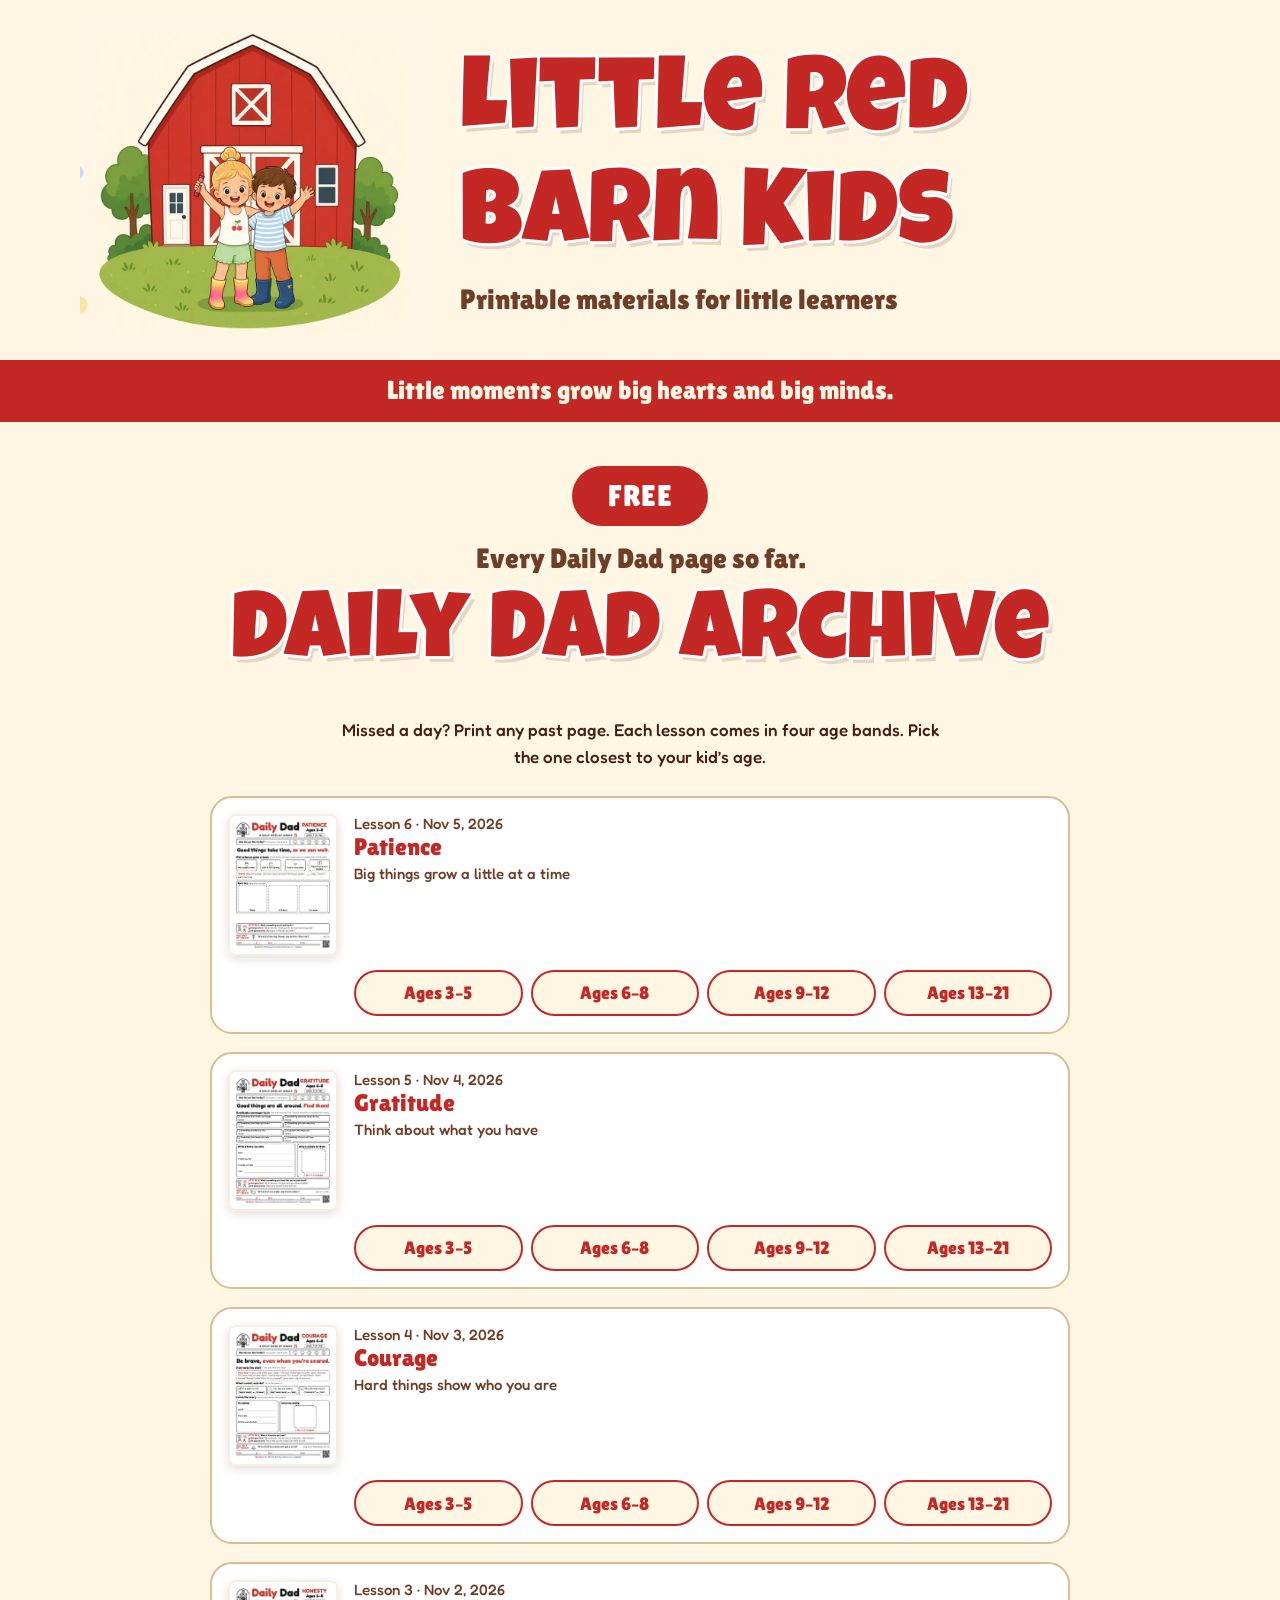
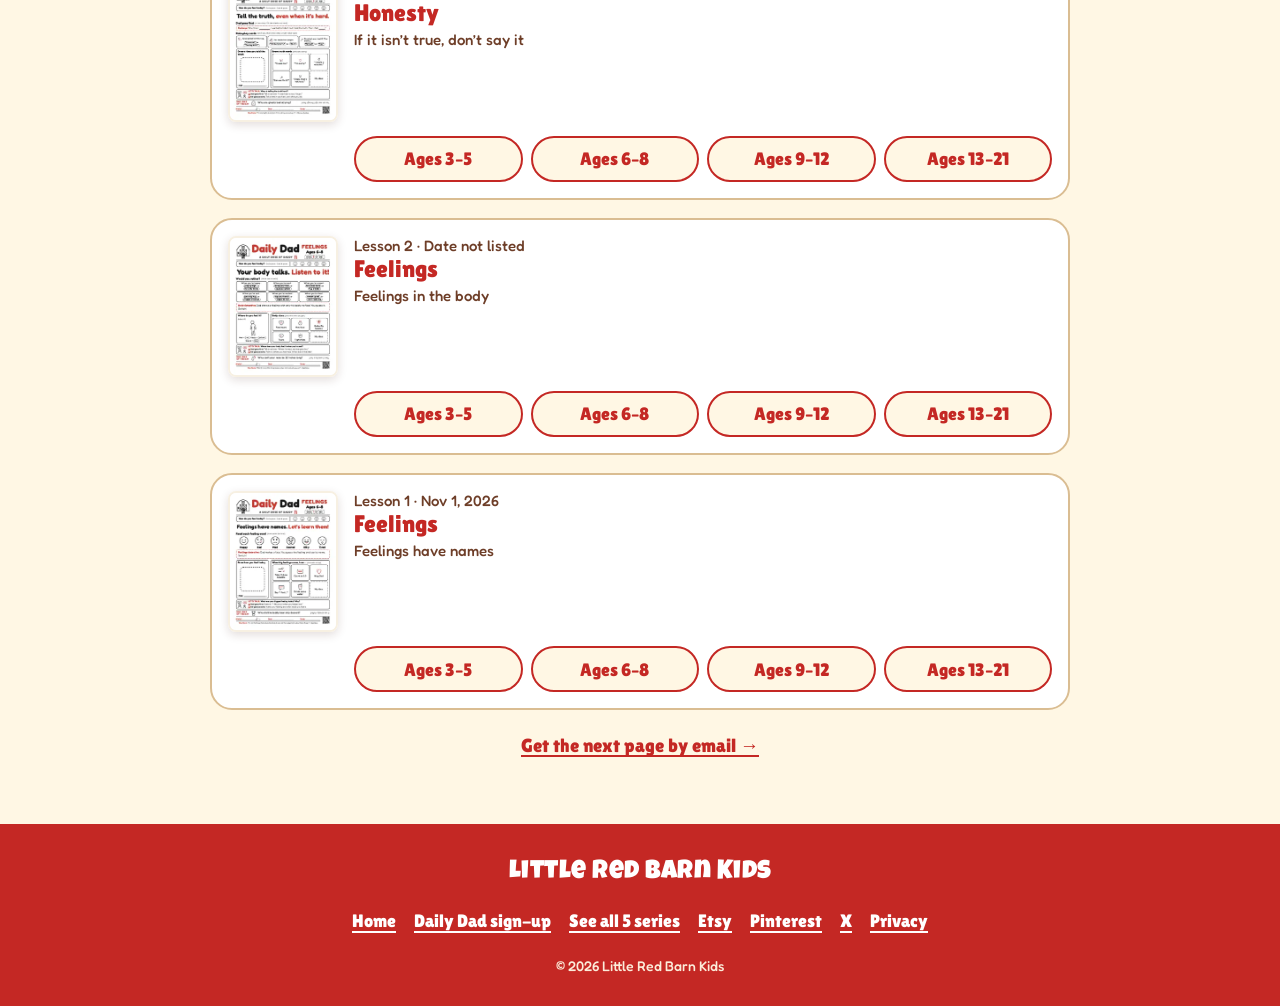
==== dailydad-archive/index.html @ a2110a77 "DRAFT (not pushed): Daily Dad archive page + 24 PDFs; archive links on home and /dailydad; even nav " ====
<!doctype html>
<html lang="en">
<head>
<meta charset="utf-8">
<meta name="viewport" content="width=device-width,initial-scale=1">
<title>Daily Dad Archive | Little Red Barn Kids</title>
<meta name="description" content="Past Daily Dad printable pages from Little Red Barn Kids, by lesson, in four age bands.">
<meta name="theme-color" content="#C42824">
<link rel="icon" type="image/png" href="../assets/img/favicon-48.png">
<link rel="preload" href="../assets/fonts/LuckiestGuy.woff2" as="font" type="font/woff2" crossorigin>
<link rel="stylesheet" href="../assets/style.css">
</head>
<body>
<header class="kp-head">
  <div class="wrap">
    <a class="homelink" href="../"><img class="art" src="../assets/img/hero_barn_kids_art.webp" width="892" height="840" alt="Painted red barn with a smiling girl and boy waving in front of it"></a>
    <div>
      <h1>Little Red Barn Kids</h1>
      <p class="sub">Printable materials for little learners</p>
    </div>
  </div>
  <p class="tagbar">Little moments grow big hearts and big minds.</p>
</header>

<main class="kp-main">
  <div class="wrap">
    <div class="kp-intro">
      <span class="pill big">FREE</span>
      <p class="free-line">Every Daily Dad page so far.</p>
      <h2>Daily Dad Archive</h2>
    </div>
    <p class="arch-note">Missed a day? Print any past page. Each lesson comes in four age bands. Pick the one closest to your kid&rsquo;s age.</p>
    <!-- Future-dated entries: set data-hide-future="true" to hide each entry until its date (US Central). -->
    <ul class="arch" id="arch" data-hide-future="false">
    <li data-date="2026-11-05">
      <img class="th" src="../assets/img/archive/dd_lesson6.webp" width="240" height="311" loading="lazy" alt="Daily Dad Lesson 6 page, Patience">
      <div><p class="meta">Lesson 6 &middot; <time datetime="2026-11-05">Nov 5, 2026</time></p><h3>Patience</h3><p class="meta">Big things grow a little at a time</p></div>
      <div class="dl" role="group" aria-label="Lesson 6 PDFs by age"><a href="../assets/pdf/dailydad/daily-dad-lesson-6-patience-ages-3-5.pdf" download>Ages 3&ndash;5</a><a href="../assets/pdf/dailydad/daily-dad-lesson-6-patience-ages-6-8.pdf" download>Ages 6&ndash;8</a><a href="../assets/pdf/dailydad/daily-dad-lesson-6-patience-ages-9-12.pdf" download>Ages 9&ndash;12</a><a href="../assets/pdf/dailydad/daily-dad-lesson-6-patience-ages-13-21.pdf" download>Ages 13&ndash;21</a></div>
    </li>
    <li data-date="2026-11-04">
      <img class="th" src="../assets/img/archive/dd_lesson5.webp" width="240" height="311" loading="lazy" alt="Daily Dad Lesson 5 page, Gratitude">
      <div><p class="meta">Lesson 5 &middot; <time datetime="2026-11-04">Nov 4, 2026</time></p><h3>Gratitude</h3><p class="meta">Think about what you have</p></div>
      <div class="dl" role="group" aria-label="Lesson 5 PDFs by age"><a href="../assets/pdf/dailydad/daily-dad-lesson-5-gratitude-ages-3-5.pdf" download>Ages 3&ndash;5</a><a href="../assets/pdf/dailydad/daily-dad-lesson-5-gratitude-ages-6-8.pdf" download>Ages 6&ndash;8</a><a href="../assets/pdf/dailydad/daily-dad-lesson-5-gratitude-ages-9-12.pdf" download>Ages 9&ndash;12</a><a href="../assets/pdf/dailydad/daily-dad-lesson-5-gratitude-ages-13-21.pdf" download>Ages 13&ndash;21</a></div>
    </li>
    <li data-date="2026-11-03">
      <img class="th" src="../assets/img/archive/dd_lesson4.webp" width="240" height="311" loading="lazy" alt="Daily Dad Lesson 4 page, Courage">
      <div><p class="meta">Lesson 4 &middot; <time datetime="2026-11-03">Nov 3, 2026</time></p><h3>Courage</h3><p class="meta">Hard things show who you are</p></div>
      <div class="dl" role="group" aria-label="Lesson 4 PDFs by age"><a href="../assets/pdf/dailydad/daily-dad-lesson-4-courage-ages-3-5.pdf" download>Ages 3&ndash;5</a><a href="../assets/pdf/dailydad/daily-dad-lesson-4-courage-ages-6-8.pdf" download>Ages 6&ndash;8</a><a href="../assets/pdf/dailydad/daily-dad-lesson-4-courage-ages-9-12.pdf" download>Ages 9&ndash;12</a><a href="../assets/pdf/dailydad/daily-dad-lesson-4-courage-ages-13-21.pdf" download>Ages 13&ndash;21</a></div>
    </li>
    <li data-date="2026-11-02">
      <img class="th" src="../assets/img/archive/dd_lesson3.webp" width="240" height="311" loading="lazy" alt="Daily Dad Lesson 3 page, Honesty">
      <div><p class="meta">Lesson 3 &middot; <time datetime="2026-11-02">Nov 2, 2026</time></p><h3>Honesty</h3><p class="meta">If it isn’t true, don’t say it</p></div>
      <div class="dl" role="group" aria-label="Lesson 3 PDFs by age"><a href="../assets/pdf/dailydad/daily-dad-lesson-3-honesty-ages-3-5.pdf" download>Ages 3&ndash;5</a><a href="../assets/pdf/dailydad/daily-dad-lesson-3-honesty-ages-6-8.pdf" download>Ages 6&ndash;8</a><a href="../assets/pdf/dailydad/daily-dad-lesson-3-honesty-ages-9-12.pdf" download>Ages 9&ndash;12</a><a href="../assets/pdf/dailydad/daily-dad-lesson-3-honesty-ages-13-21.pdf" download>Ages 13&ndash;21</a></div>
    </li>
    <li data-date="">
      <img class="th" src="../assets/img/archive/dd_lesson2.webp" width="240" height="311" loading="lazy" alt="Daily Dad Lesson 2 page, Feelings">
      <div><p class="meta">Lesson 2 &middot; Date not listed</p><h3>Feelings</h3><p class="meta">Feelings in the body</p></div>
      <div class="dl" role="group" aria-label="Lesson 2 PDFs by age"><a href="../assets/pdf/dailydad/daily-dad-lesson-2-feelings-ages-3-5.pdf" download>Ages 3&ndash;5</a><a href="../assets/pdf/dailydad/daily-dad-lesson-2-feelings-ages-6-8.pdf" download>Ages 6&ndash;8</a><a href="../assets/pdf/dailydad/daily-dad-lesson-2-feelings-ages-9-12.pdf" download>Ages 9&ndash;12</a><a href="../assets/pdf/dailydad/daily-dad-lesson-2-feelings-ages-13-21.pdf" download>Ages 13&ndash;21</a></div>
    </li>
    <li data-date="2026-11-01">
      <img class="th" src="../assets/img/archive/dd_lesson1.webp" width="240" height="311" loading="lazy" alt="Daily Dad Lesson 1 page, Feelings">
      <div><p class="meta">Lesson 1 &middot; <time datetime="2026-11-01">Nov 1, 2026</time></p><h3>Feelings</h3><p class="meta">Feelings have names</p></div>
      <div class="dl" role="group" aria-label="Lesson 1 PDFs by age"><a href="../assets/pdf/dailydad/daily-dad-lesson-1-feelings-ages-3-5.pdf" download>Ages 3&ndash;5</a><a href="../assets/pdf/dailydad/daily-dad-lesson-1-feelings-ages-6-8.pdf" download>Ages 6&ndash;8</a><a href="../assets/pdf/dailydad/daily-dad-lesson-1-feelings-ages-9-12.pdf" download>Ages 9&ndash;12</a><a href="../assets/pdf/dailydad/daily-dad-lesson-1-feelings-ages-13-21.pdf" download>Ages 13&ndash;21</a></div>
    </li>
    </ul>
    <p class="arch-link"><a href="../dailydad/">Get the next page by email &rarr;</a></p>
  </div>
</main>

<footer class="kp-foot">
  <div class="wrap fgrid">
    <div class="fbrand">Little Red Barn Kids</div>
    <ul class="flinks">
      <li><a href="../">Home</a></li>
      <li><a href="../dailydad/">Daily Dad sign-up</a></li>
      <li><a href="../togethertime/">See all 5 series</a></li>
      <li><a href="https://www.etsy.com/shop/LittleRedBarnKids">Etsy</a></li>
      <li><a href="https://www.pinterest.com/littleredbarnkids/">Pinterest</a></li>
      <li><a href="https://x.com/LilRedBarnKids">X</a></li>
      <li><a href="../privacy.html">Privacy</a></li>
    </ul>
    <p class="fine">&copy; 2026 Little Red Barn Kids</p>
  </div>
</footer>
<script>
(function(){var u=document.getElementById('arch');if(u.dataset.hideFuture!=='true')return;
var t=new Date().toLocaleDateString('en-CA',{timeZone:'America/Chicago'});
u.querySelectorAll('li[data-date]').forEach(function(li){if(li.dataset.date&&li.dataset.date>t)li.hidden=true;});})();
</script>
</body>
</html>
---- assets/style.css ----
/* Little Red Barn Kids, site v1 (staging). Brand: /workspace/branding-unify/brand_guidelines.md */
@font-face{font-family:"Luckiest Guy";src:url(fonts/LuckiestGuy.woff2) format("woff2");font-display:swap}
@font-face{font-family:"Lilita One";src:url(fonts/LilitaOne.woff2) format("woff2");font-display:swap}
@font-face{font-family:"Fredoka";src:url(fonts/Fredoka.woff2) format("woff2");font-weight:300 700;font-display:swap}
:root{--red:#C42824;--cream:#FFF7E4;--dark:#461E14;--brown:#6E3E28;--paper:#F7F0E2;--hay:#DABD92;--meadow:#8BA53F;--max:1160px}
*{box-sizing:border-box}
html{scroll-behavior:smooth;scroll-padding-top:64px}
body{margin:0;background:var(--cream);color:var(--dark);font:500 17px/1.6 "Fredoka",system-ui,sans-serif}
img,video{max-width:100%;height:auto;display:block}
a{color:var(--red)}
.wrap{max-width:var(--max);margin:0 auto;padding:0 20px}
h1,h2{font-family:"Luckiest Guy",cursive;font-weight:400;color:var(--red);line-height:1.08;letter-spacing:.5px;margin:0 0 .3em;text-wrap:balance;
  -webkit-text-stroke:0;text-shadow:2px 2px 0 #fff,-2px 2px 0 #fff,2px -2px 0 #fff,-2px -2px 0 #fff,0 3px 0 #fff,3px 0 0 #fff,0 -3px 0 #fff,-3px 0 0 #fff,4px 6px 0 rgba(110,62,40,.18)}
h1{font-size:clamp(40px,10vw,76px)}
h2{font-size:clamp(32px,7.5vw,52px)}
h3{font-family:"Lilita One",sans-serif;font-weight:400;color:var(--red);font-size:28px;margin:.2em 0 .2em;line-height:1.15}
.sub{font-family:"Lilita One",sans-serif;color:var(--brown);font-size:clamp(21px,4.6vw,28px);line-height:1.25;margin:0 0 .6em}
.lead{text-wrap:pretty;font-size:18px;max-width:62ch}
.small{font-size:15px;color:var(--brown)}
.ai{font-size:14px;color:var(--brown);font-style:italic;margin:.6em 0 0}
.pill{display:inline-block;font-family:"Lilita One",sans-serif;background:var(--red);color:#fff;border-radius:999px;padding:.3em 1em;font-size:18px;letter-spacing:.5px}
.pill.big{font-size:26px;padding:.25em 1.1em}
.btn{display:flex;align-items:center;justify-content:center;min-height:52px;width:100%;padding:.6em 1.4em;border-radius:999px;background:var(--red);color:#fff;
  font:400 20px/1.2 "Lilita One",sans-serif;text-decoration:none;text-align:center;box-shadow:0 4px 0 #8f1c19;transition:transform .1s}
.btn:hover{transform:translateY(-1px)}
.btn:active{transform:translateY(2px);box-shadow:0 2px 0 #8f1c19}
.btn:focus-visible,a:focus-visible{outline:3px solid var(--dark);outline-offset:3px}
@media(min-width:760px){.btn{width:auto;display:inline-flex}}

/* nav */
.nav{position:sticky;top:0;z-index:10;background:var(--red);box-shadow:0 2px 8px rgba(70,30,20,.2)}
.nav .wrap{display:flex;align-items:center;gap:6px;height:52px}
@media(max-width:419px){.nav .wrap{padding:0 10px}}
.nav .home{flex:0 0 auto;display:flex}
.nav .home img{height:36px;width:auto;filter:invert(1);mix-blend-mode:screen}
.nav ul{display:flex;flex-wrap:nowrap;flex:1 1 auto;justify-content:space-between;min-width:0;gap:0;margin:0;padding:0;list-style:none}
.nav li a{display:block;white-space:nowrap;color:#fff;text-decoration:none;font:600 14px/1.2 "Fredoka",sans-serif;letter-spacing:.2px;padding:8px 7px;border-radius:999px}
.nav li a:hover{background:rgba(255,255,255,.16)}
@media(min-width:420px){.nav li a{font-size:15px;padding:8px 8px}}
.nav .lg{display:none}
@media(min-width:760px){.nav .wrap{gap:10px;height:56px}.nav .home img{height:40px}.nav .lg{display:inline}.nav li a{font-size:17px;padding:8px 12px}}

/* hero */
.hero{padding:0 0 8px}
.hero-art{width:100%;max-width:520px;margin:0 auto;aspect-ratio:892/840;object-fit:cover}
.hero-text{text-align:center}
.brand{display:flex;flex-direction:column;align-items:center;gap:8px}
.promise{font-size:18px;max-width:46ch;margin:0 auto 1.2em}
.tagbar{text-wrap:balance;background:var(--red);color:var(--cream);font:400 clamp(19px,4.4vw,26px)/1.3 "Lilita One",sans-serif;text-align:center;padding:14px 20px;margin:18px 0 0}
@media(min-width:900px){
  .hero .wrap{display:grid;grid-template-columns:44% 1fr;align-items:center;gap:36px;padding-top:24px}
  .hero-art{max-width:none}
  .hero-text{text-align:left}
  .brand{flex-direction:row;gap:18px}
  .promise{margin-left:0}
}

/* sections */
section{padding:56px 0}
section.alt{background:var(--paper);border-top:2px solid var(--hay);border-bottom:2px solid var(--hay)}
.center{text-align:center}
.photo{border-radius:22px;overflow:hidden;border:4px solid #fff;box-shadow:0 6px 18px rgba(70,30,20,.15)}
.photo img{width:100%;height:100%;object-fit:cover}
.card{background:#fff;border:2px solid var(--hay);border-radius:22px;padding:22px}
.free-top{display:grid;gap:22px;margin-top:22px}
.dd .tline{font-family:"Lilita One",sans-serif;color:var(--brown);font-size:21px;margin:0 0 .5em}
.dd .btn{margin-top:8px}
@media(min-width:900px){.free-top{grid-template-columns:55% 1fr;align-items:stretch}.free-top .photo{min-height:100%}}
.series{list-style:none;margin:26px 0 0;padding:0;border-top:2px solid var(--hay)}
.series li{display:flex;flex-wrap:wrap;align-items:center;justify-content:space-between;gap:6px 16px;padding:14px 4px;border-bottom:2px solid var(--hay)}
.series .nm{font:400 22px "Lilita One",sans-serif;color:var(--dark)}
.series .ln{flex:1 1 260px;color:var(--brown)}
.series a{font:400 18px "Lilita One",sans-serif;color:var(--red);text-decoration:none;white-space:nowrap;padding:10px 0;min-height:44px;display:inline-flex;align-items:center}
.series a:hover{text-decoration:underline}
.closing{margin-top:26px;text-align:center}
.closing .small{margin-top:12px}

/* books */
.books{display:flex;gap:16px;overflow-x:auto;scroll-snap-type:x mandatory;padding:6px 2px 14px;margin:22px -20px 0;padding-left:20px;padding-right:20px}
.books a{flex:0 0 78%;scroll-snap-align:center;background:#fff;border:2px solid var(--hay);border-radius:20px;overflow:hidden;text-decoration:none;color:var(--dark)}
.books img{aspect-ratio:1;width:100%;object-fit:cover}
.books span{display:block;padding:10px 14px;font:400 19px "Lilita One",sans-serif;color:var(--red)}
@media(min-width:760px){.books{display:grid;grid-template-columns:repeat(3,1fr);overflow:visible;margin:22px 0 0;padding:6px 0 14px}}
.count{font:400 22px "Lilita One",sans-serif;color:var(--brown);margin:.3em 0}

/* curriculum */
.cur{display:grid;gap:26px;margin-top:10px}
.vid{max-width:360px;width:100%;margin:0 auto;border-radius:22px;overflow:hidden;border:4px solid #fff;box-shadow:0 6px 18px rgba(70,30,20,.18);background:var(--dark)}
.vid video{width:100%;aspect-ratio:9/16;height:auto}
.ticks{list-style:none;padding:0;margin:14px 0 20px}
.ticks li{position:relative;padding-left:34px;margin:0 0 12px}
.ticks li::before{content:"";position:absolute;left:0;top:.3em;width:20px;height:20px;border-radius:6px;background:var(--red);
  box-shadow:inset 0 0 0 4px var(--red),inset 0 0 0 7px #fff}
@media(min-width:900px){.cur{grid-template-columns:380px 1fr;align-items:center;gap:56px}.vid{margin:0}}

/* about */
.about{max-width:640px;margin:0 auto}
.about .photo{margin:20px 0 4px;aspect-ratio:16/10}
.about .photo img{object-position:50% 60%}

/* footer */
footer{background:var(--red);color:var(--cream);padding:36px 0 28px}
footer a{color:#fff}
.fgrid{display:grid;gap:18px}
.fbrand{display:flex;align-items:center;gap:12px;font:400 26px "Luckiest Guy",cursive;color:#fff;letter-spacing:.5px}
.fbrand img{height:50px;width:auto;filter:invert(1);mix-blend-mode:screen}
.flinks{list-style:none;padding:0;margin:0;display:flex;flex-wrap:wrap;gap:6px 18px}
.flinks a{font:400 18px "Lilita One",sans-serif;text-decoration:none;display:inline-block;padding:6px 0}
.flinks a:hover{text-decoration:underline}
.fine{font-size:14px;margin:0;opacity:.95}
@media(min-width:900px){.fgrid{grid-template-columns:auto 1fr;align-items:center}.flinks{justify-content:flex-end}.fine{grid-column:1/-1}}

/* privacy page */
.doc{max-width:720px;margin:0 auto;padding:40px 20px 60px}
.doc h2{font-size:clamp(28px,6vw,40px);margin-top:.8em}

/* Logo note: lrbk_logo_bw_v3.svg is used as-is (black art on white). Red-on-cream and white-on-red looks come only from CSS blending. */

/* ===== Kit sign-up pages (shared template v3) ===== */

.kp-head{background:var(--cream)}
.kp-head .wrap{display:flex;flex-direction:column;align-items:center;text-align:center;gap:6px;padding-top:18px}
.kp-head .art{width:min(78%,330px);aspect-ratio:892/840;object-fit:cover}
.kp-head h1{font-size:clamp(46px,12vw,104px);margin:.05em 0 .05em}
.kp-head .sub{margin:0}
@media(min-width:900px){.kp-head .wrap{flex-direction:row;justify-content:center;text-align:left;gap:40px;padding-top:22px}.kp-head .art{width:340px}}
.kp-main{padding:44px 0 56px}
.kp-intro{text-align:center;margin:0 auto 26px}
.kp-intro .pill.big{font-size:30px;padding:.2em 1.2em}
.kp-intro .free-line{font:400 clamp(21px,4.8vw,28px)/1.25 "Lilita One",sans-serif;color:var(--brown);margin:.55em 0 .35em}
.kp-intro h2{font-size:clamp(52px,13vw,96px);margin:0}
.kp-grid{display:grid;gap:24px}
@media(min-width:900px){.kp-grid{grid-template-columns:1.25fr 1fr;align-items:stretch;gap:32px}.kp-grid .photo{min-height:100%}}
.kp-grid .photo{aspect-ratio:3/2}
@media(min-width:900px){.kp-grid .photo{aspect-ratio:auto}}
.form{background:#fff;border:2px solid var(--hay);border-radius:22px;padding:24px}
.form label,.form .lab{display:block;font:400 19px "Lilita One",sans-serif;color:var(--dark);margin:0 0 6px}
.form .row{margin:0 0 16px}
.form input,.form select{width:100%;min-height:50px;border:2px solid var(--hay);border-radius:14px;background:var(--cream);font:500 17px "Fredoka",sans-serif;color:var(--dark);padding:10px 14px}
.form select{appearance:none;background-image:linear-gradient(45deg,transparent 50%,var(--red) 50%),linear-gradient(135deg,var(--red) 50%,transparent 50%);background-position:calc(100% - 20px) 50%,calc(100% - 14px) 50%;background-size:6px 6px;background-repeat:no-repeat}
.kids{display:grid;grid-template-columns:repeat(5,1fr);gap:8px}
.kids span{display:flex;align-items:center;justify-content:center;min-height:48px;border:2px solid var(--red);border-radius:999px;font:400 22px "Lilita One",sans-serif;color:var(--red);background:#fff}
.kids span.on{background:var(--red);color:#fff}
.ages{display:grid;grid-template-columns:1fr 1fr;gap:10px}
.ages .k{font:500 15px "Fredoka",sans-serif;color:var(--brown);margin:0 0 4px}
.form .btn{width:100%;display:flex;margin-top:6px;font-size:22px;min-height:58px}
.form .small{text-align:center;margin:12px 0 0}
.kp-sample{text-align:center;margin-top:46px}
.kp-sample h3{font-size:32px;margin-bottom:.5em}
.kp-sample .sheet{max-width:560px;margin:0 auto;background:#fff;border:4px solid #fff;border-radius:12px;box-shadow:0 8px 22px rgba(70,30,20,.18)}
.kp-sample .sheet img{border-radius:8px}
footer .flinks{justify-content:center}
.kp-foot .wrap{text-align:center}
.kp-foot .fbrand{justify-content:center}

.kp-head a.homelink{display:contents;text-decoration:none}
.form input[type=email]{background:var(--cream)}
.kids button{display:flex;align-items:center;justify-content:center;min-height:48px;border:2px solid var(--red);border-radius:999px;font:400 22px "Lilita One",sans-serif;color:var(--red);background:#fff;cursor:pointer;padding:0}
.kids button[aria-pressed=true]{background:var(--red);color:#fff}
.ages[hidden],.ages>div[hidden]{display:none}
.series-ck{display:grid;gap:8px}
.series-ck label{display:flex;align-items:center;gap:10px;font:500 17px "Fredoka",sans-serif;color:var(--dark);margin:0;border:2px solid var(--hay);border-radius:14px;padding:10px 14px;background:var(--cream);cursor:pointer}
.series-ck input{width:22px;height:22px;min-height:0;accent-color:var(--red);margin:0}
.form .err{color:var(--red);font:500 15px "Fredoka",sans-serif;margin:6px 0 0}
.form .err:empty{display:none}
@media(min-width:600px){.series-ck{grid-template-columns:1fr 1fr}}
.form button.btn{border:0;cursor:pointer}

/* small stencil logo at the end of the page (original colors) */
.end-logo{display:flex;justify-content:center;padding:28px 0 24px}
.end-logo img{height:80px;width:auto;mix-blend-mode:multiply}

/* Daily Dad archive */
.arch-note{max-width:62ch;margin:0 auto 26px;text-align:center}
.arch{list-style:none;margin:0 auto;padding:0;display:grid;gap:18px;max-width:860px}
.arch li{display:grid;grid-template-columns:88px 1fr;gap:14px 16px;align-items:start;background:#fff;border:2px solid var(--hay);border-radius:22px;padding:16px}
.arch li[hidden]{display:none}
.arch .th{width:88px;border-radius:8px;border:2px solid var(--paper);box-shadow:0 3px 10px rgba(70,30,20,.15)}
.arch .meta{font:500 15px "Fredoka",sans-serif;color:var(--brown);margin:0}
.arch h3{margin:0 0 .15em;font-size:24px}
.arch .dl{grid-column:1/-1;display:grid;grid-template-columns:repeat(2,1fr);gap:8px}
.arch .dl a{display:flex;align-items:center;justify-content:center;min-height:46px;border:2px solid var(--red);border-radius:999px;font:400 18px "Lilita One",sans-serif;color:var(--red);text-decoration:none;background:var(--cream)}
.arch .dl a:hover{background:var(--red);color:#fff}
@media(min-width:600px){.arch li{grid-template-columns:110px 1fr}.arch .th{width:110px}.arch .dl{grid-column:2;grid-template-columns:repeat(4,1fr)}}
.arch-link{text-align:center;margin:14px 0 0}
.arch-link a{font:400 19px "Lilita One",sans-serif;color:var(--red);display:inline-block;padding:10px 0;min-height:44px}

/* Daily Dad sign-up: description bullets + bigger submit text */
.dd-points{max-width:560px;margin:0 auto 26px}
.form .btn.btn-send{white-space:nowrap;font-size:clamp(23px,6.6vw,28px);letter-spacing:.2px;padding:.5em .4em}

/* footer: everything centered */
footer .fgrid{text-align:center;justify-items:center}
footer .fbrand{justify-content:center}

/* links: obviously clickable */
a{text-decoration:underline;text-decoration-color:currentColor;text-decoration-thickness:1.5px;text-underline-offset:3px;transition:color .15s,text-decoration-thickness .15s}
a:hover{color:#8f1c19;text-decoration-thickness:3px}
a:focus-visible{outline:3px solid var(--dark);outline-offset:3px;border-radius:4px}
footer a,footer .flinks a{color:#fff;text-decoration:underline;text-decoration-thickness:1.5px;text-underline-offset:4px}
footer a:hover,footer .flinks a:hover{color:var(--cream);text-decoration:underline;text-decoration-thickness:3px}
footer a:focus-visible{outline-color:#fff}
.series a{text-decoration:underline;text-underline-offset:4px}
/* nav: underline bar on hover/focus, no size change */
.nav li a{text-decoration:none;box-shadow:inset 0 -3px 0 transparent;transition:box-shadow .15s,background .15s}
.nav li a:hover,.nav li a:active,.nav li a[aria-current]{color:#fff;background:rgba(255,255,255,.16);box-shadow:inset 0 -3px 0 #fff}
.nav li a:focus-visible,.nav .home:focus-visible{outline:3px solid #fff;outline-offset:-3px}
/* buttons and card links keep their look, add lift/shade */
.btn,.btn:hover{text-decoration:none;color:#fff}
.btn:hover{filter:brightness(.94)}
.nav .home,.kp-head a.homelink,.arch .dl a{text-decoration:none}
.books a{transition:transform .15s,box-shadow .15s}
.books a:hover{transform:translateY(-3px);box-shadow:0 8px 18px rgba(70,30,20,.18)}
.books a:hover span{text-decoration:underline}
footer{text-align:center}
@media(min-width:900px){footer .fgrid{grid-template-columns:1fr}footer .flinks{justify-content:center}}
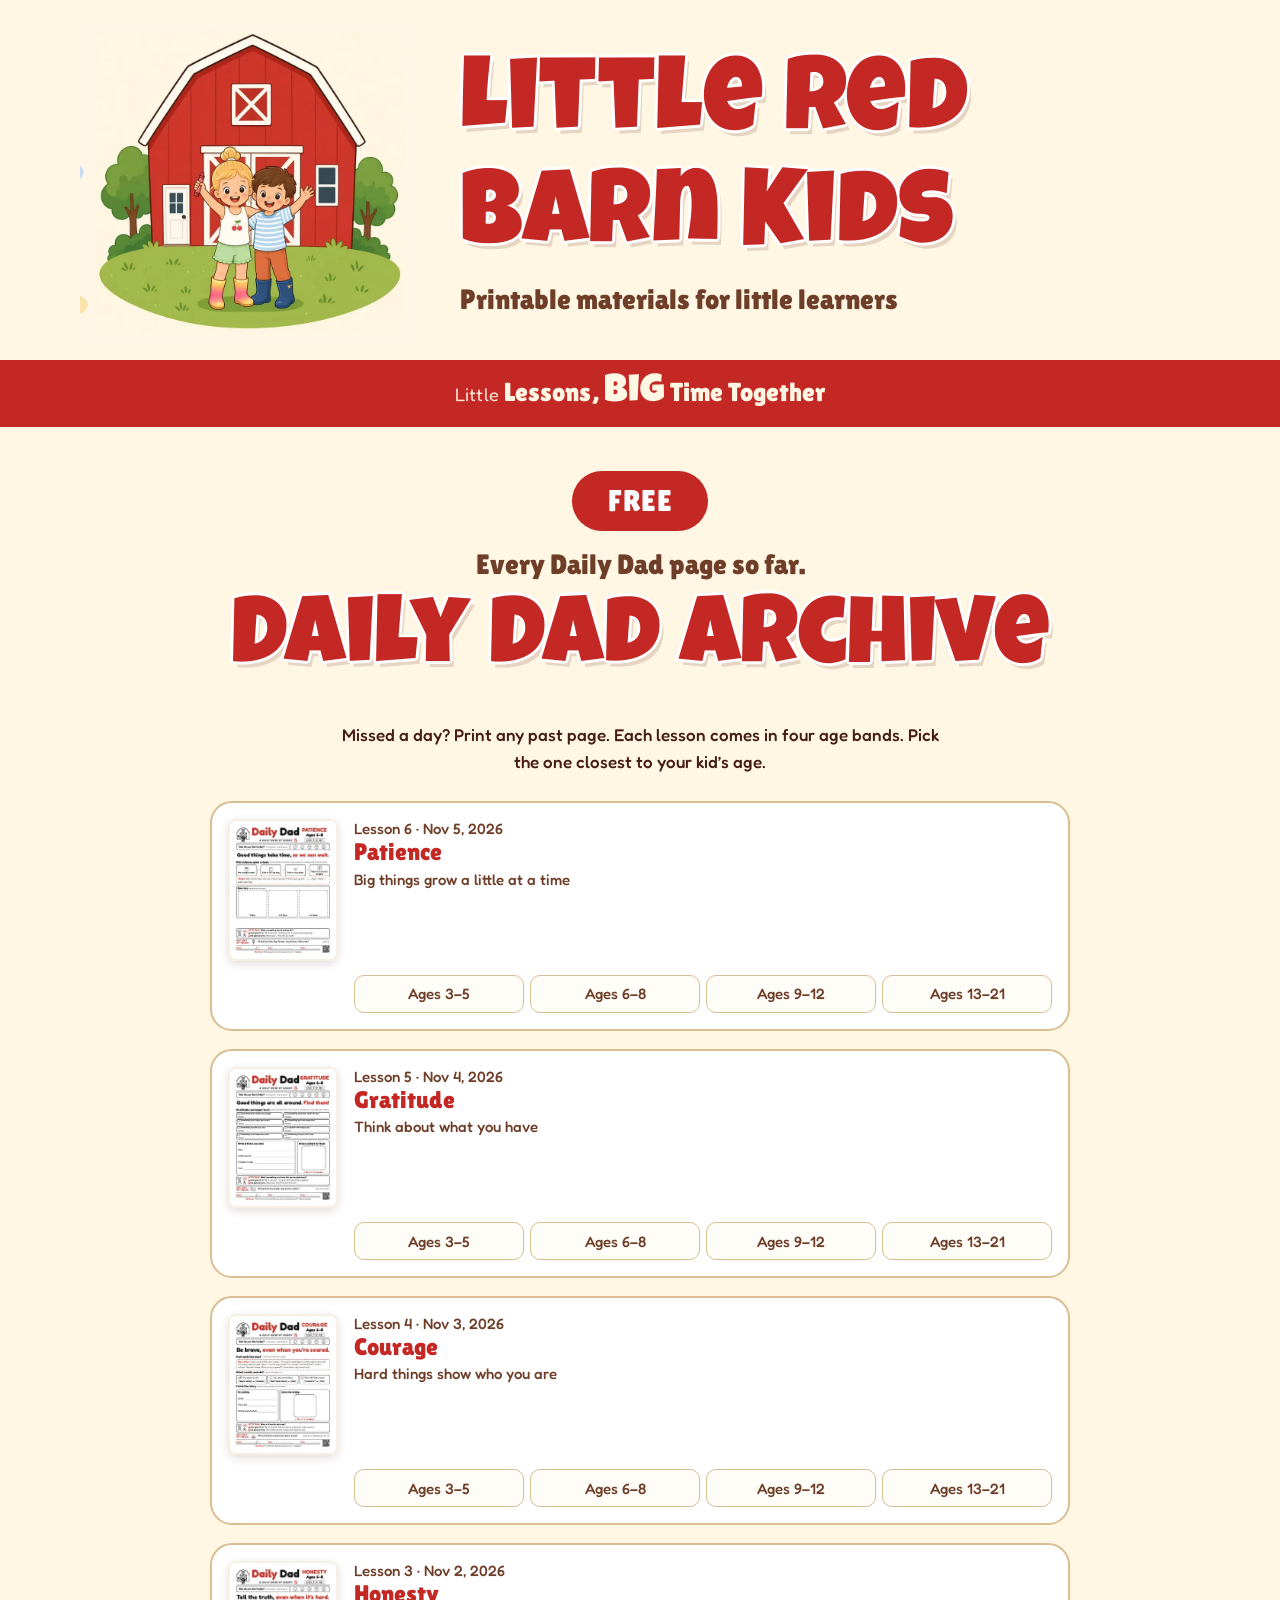
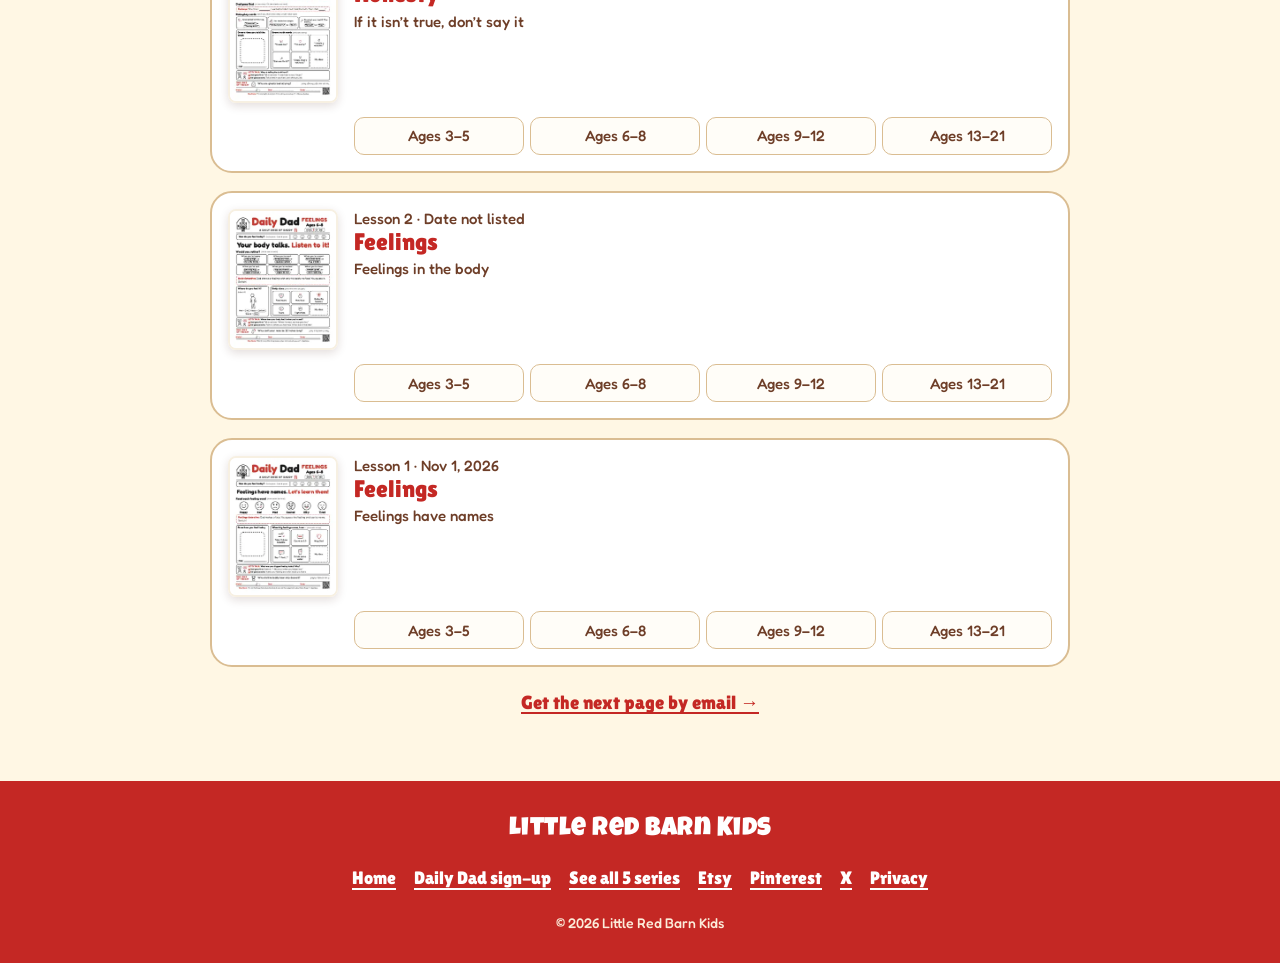
==== commit fc74c024: "DRAFT (not pushed): quieter age buttons; theme line 'Little Lessons, Big Time Together' on every pag" ====
--- a/dailydad-archive/index.html
+++ b/dailydad-archive/index.html
@@ -19,7 +19,7 @@
       <p class="sub">Printable materials for little learners</p>
     </div>
   </div>
-  <p class="tagbar">Little moments grow big hearts and big minds.</p>
+  <p class="tagbar lbt" aria-label="Little Lessons, Big Time Together"><span class="lbt-little">Little</span> Lessons,<br class="lbt-br"> <span class="lbt-big">Big</span> Time Together</p>
 </header>
 
 <main class="kp-main">
--- a/assets/style.css
+++ b/assets/style.css
@@ -214,3 +214,20 @@
 .books a:hover span{text-decoration:underline}
 footer{text-align:center}
 @media(min-width:900px){footer .fgrid{grid-template-columns:1fr}footer .flinks{justify-content:center}}
+
+/* softer age buttons (t635u): thin outline, soft tint, lighter text */
+.kids{gap:6px}
+.kids button{min-height:40px;border:1px solid var(--hay);border-radius:12px;font:500 17px "Fredoka",sans-serif;color:var(--brown);background:#fff;transition:background .15s,border-color .15s,color .15s}
+.kids button:hover{border-color:var(--red);color:var(--red);background:#fdf1ec}
+.kids button[aria-pressed=true]{background:#fbe4df;border-color:var(--red);color:var(--red);font-weight:600}
+.kids button:focus-visible{outline:2px solid var(--red);outline-offset:2px}
+.arch .dl{gap:6px}
+.arch .dl a{min-height:38px;border:1px solid var(--hay);border-radius:10px;font:500 15px "Fredoka",sans-serif;color:var(--brown);background:#fffdf8;transition:background .15s,border-color .15s,color .15s}
+.arch .dl a:hover,.arch .dl a:focus-visible{background:#fbe4df;border-color:var(--red);color:var(--red)}
+
+/* shared theme line: Little Lessons, Big Time Together */
+.lbt{line-height:1.25}
+.lbt .lbt-little{font:400 .7em "Fredoka",sans-serif;letter-spacing:.3px;opacity:.92}
+.lbt .lbt-big{font:400 1.5em/1 "Luckiest Guy",cursive;letter-spacing:1px;vertical-align:baseline}
+.lbt .lbt-br{display:none}
+@media(max-width:599px){.lbt .lbt-br{display:inline}}
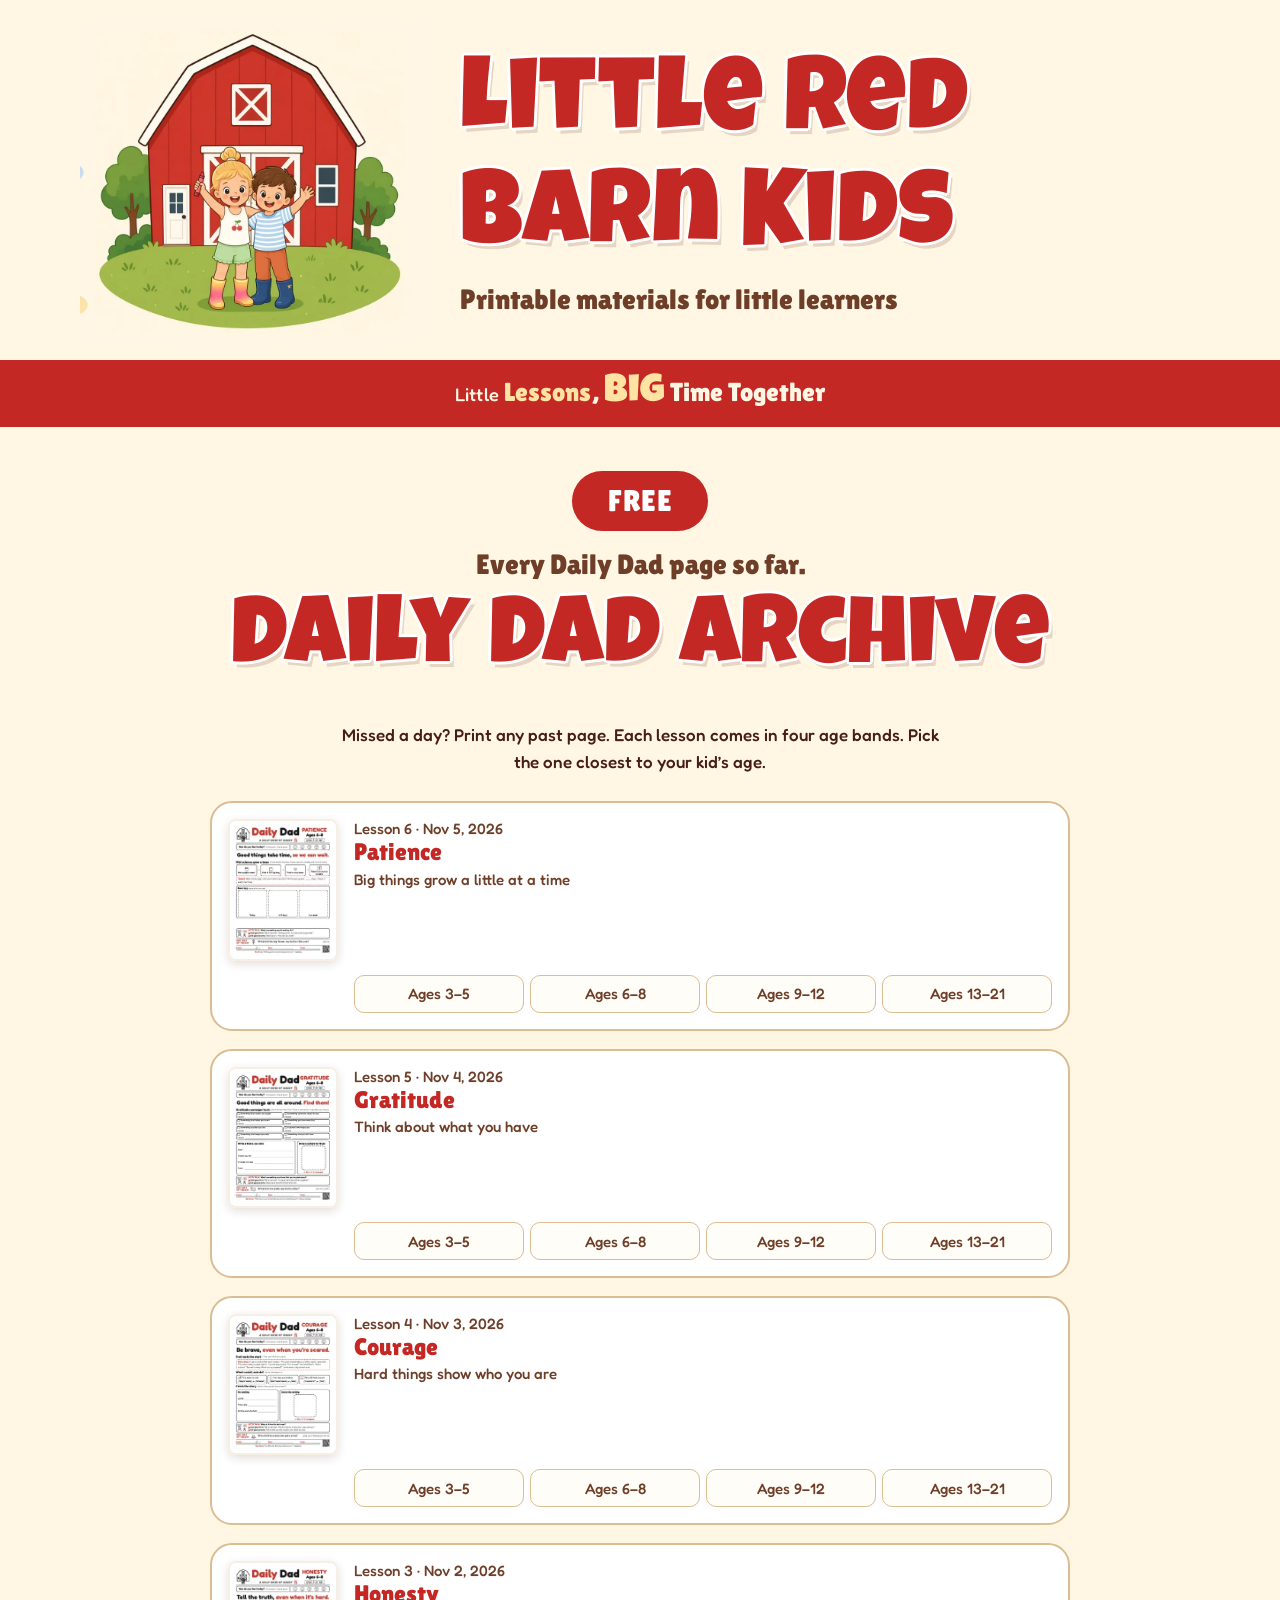
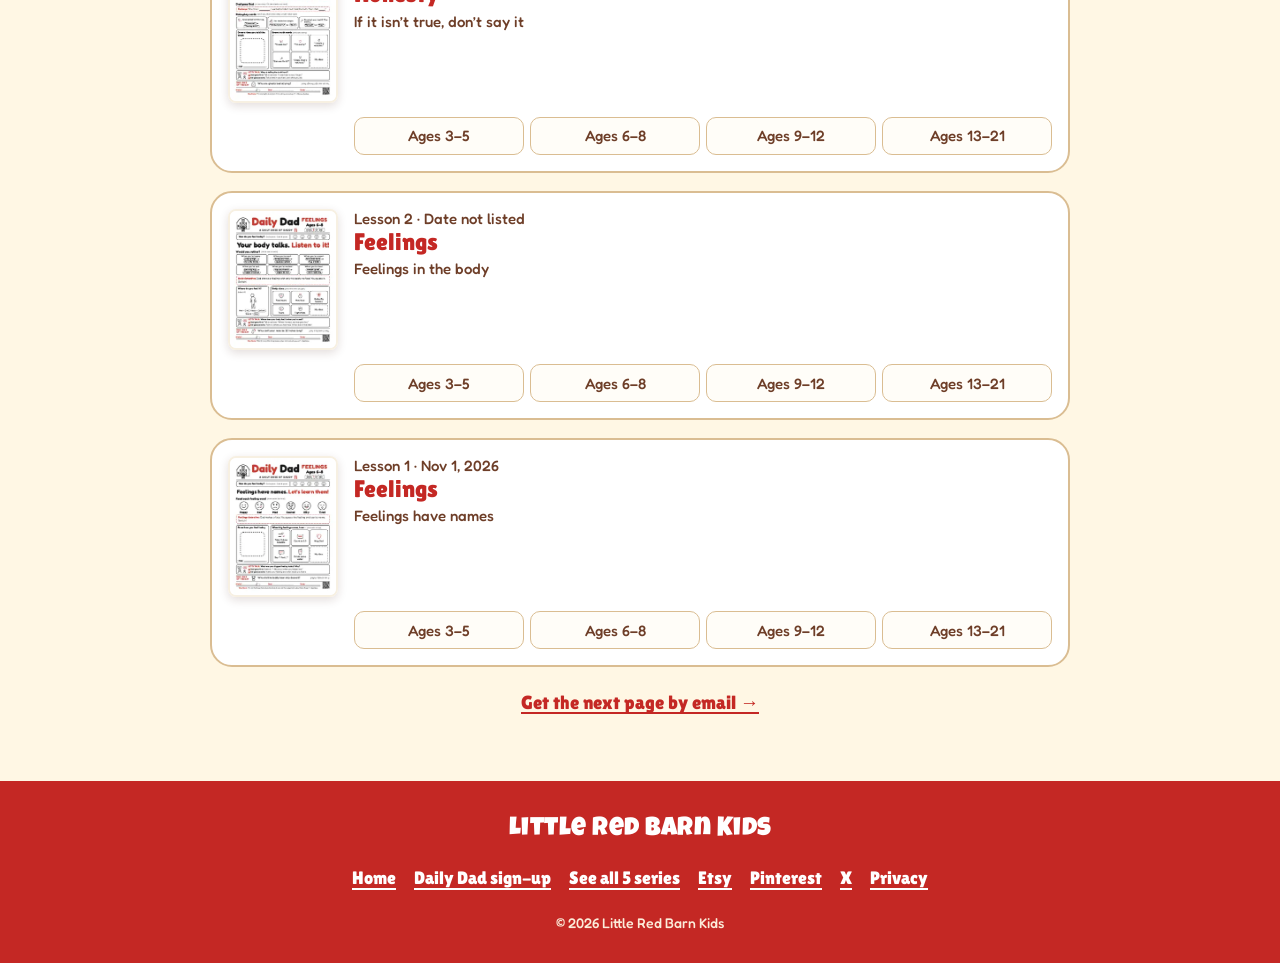
==== commit 937ccce8: "t647u: theme 'Lessons' and 'Big' accent color (red; warm cream on red banners); home Together Time a" ====
--- a/dailydad-archive/index.html
+++ b/dailydad-archive/index.html
@@ -19,7 +19,7 @@
       <p class="sub">Printable materials for little learners</p>
     </div>
   </div>
-  <p class="tagbar lbt" aria-label="Little Lessons, Big Time Together"><span class="lbt-little">Little</span> Lessons,<br class="lbt-br"> <span class="lbt-big">Big</span> Time Together</p>
+  <p class="tagbar lbt" aria-label="Little Lessons, Big Time Together"><span class="lbt-little">Little</span> <span class="lbt-hi">Lessons</span>,<br class="lbt-br"> <span class="lbt-big lbt-hi">Big</span> Time Together</p>
 </header>
 
 <main class="kp-main">
--- a/assets/style.css
+++ b/assets/style.css
@@ -231,3 +231,12 @@
 .lbt .lbt-big{font:400 1.5em/1 "Luckiest Guy",cursive;letter-spacing:1px;vertical-align:baseline}
 .lbt .lbt-br{display:none}
 @media(max-width:599px){.lbt .lbt-br{display:inline}}
+/* mobile pass (t639u): keep "Little" small but solid */
+.lbt .lbt-little{opacity:1;font-weight:500}
+@media(max-width:599px){.lbt .lbt-little{font-size:.8em}}
+.etsy-cta{margin-top:12px}
+.etsy-note{margin:10px auto 0;max-width:46ch}
+/* t647u: theme accent words + home bullets */
+.lbt .lbt-hi{color:var(--red)}
+.tagbar.lbt .lbt-hi{color:#FFE3A3}
+.tt-points{max-width:560px;margin:14px auto 0;text-align:left}
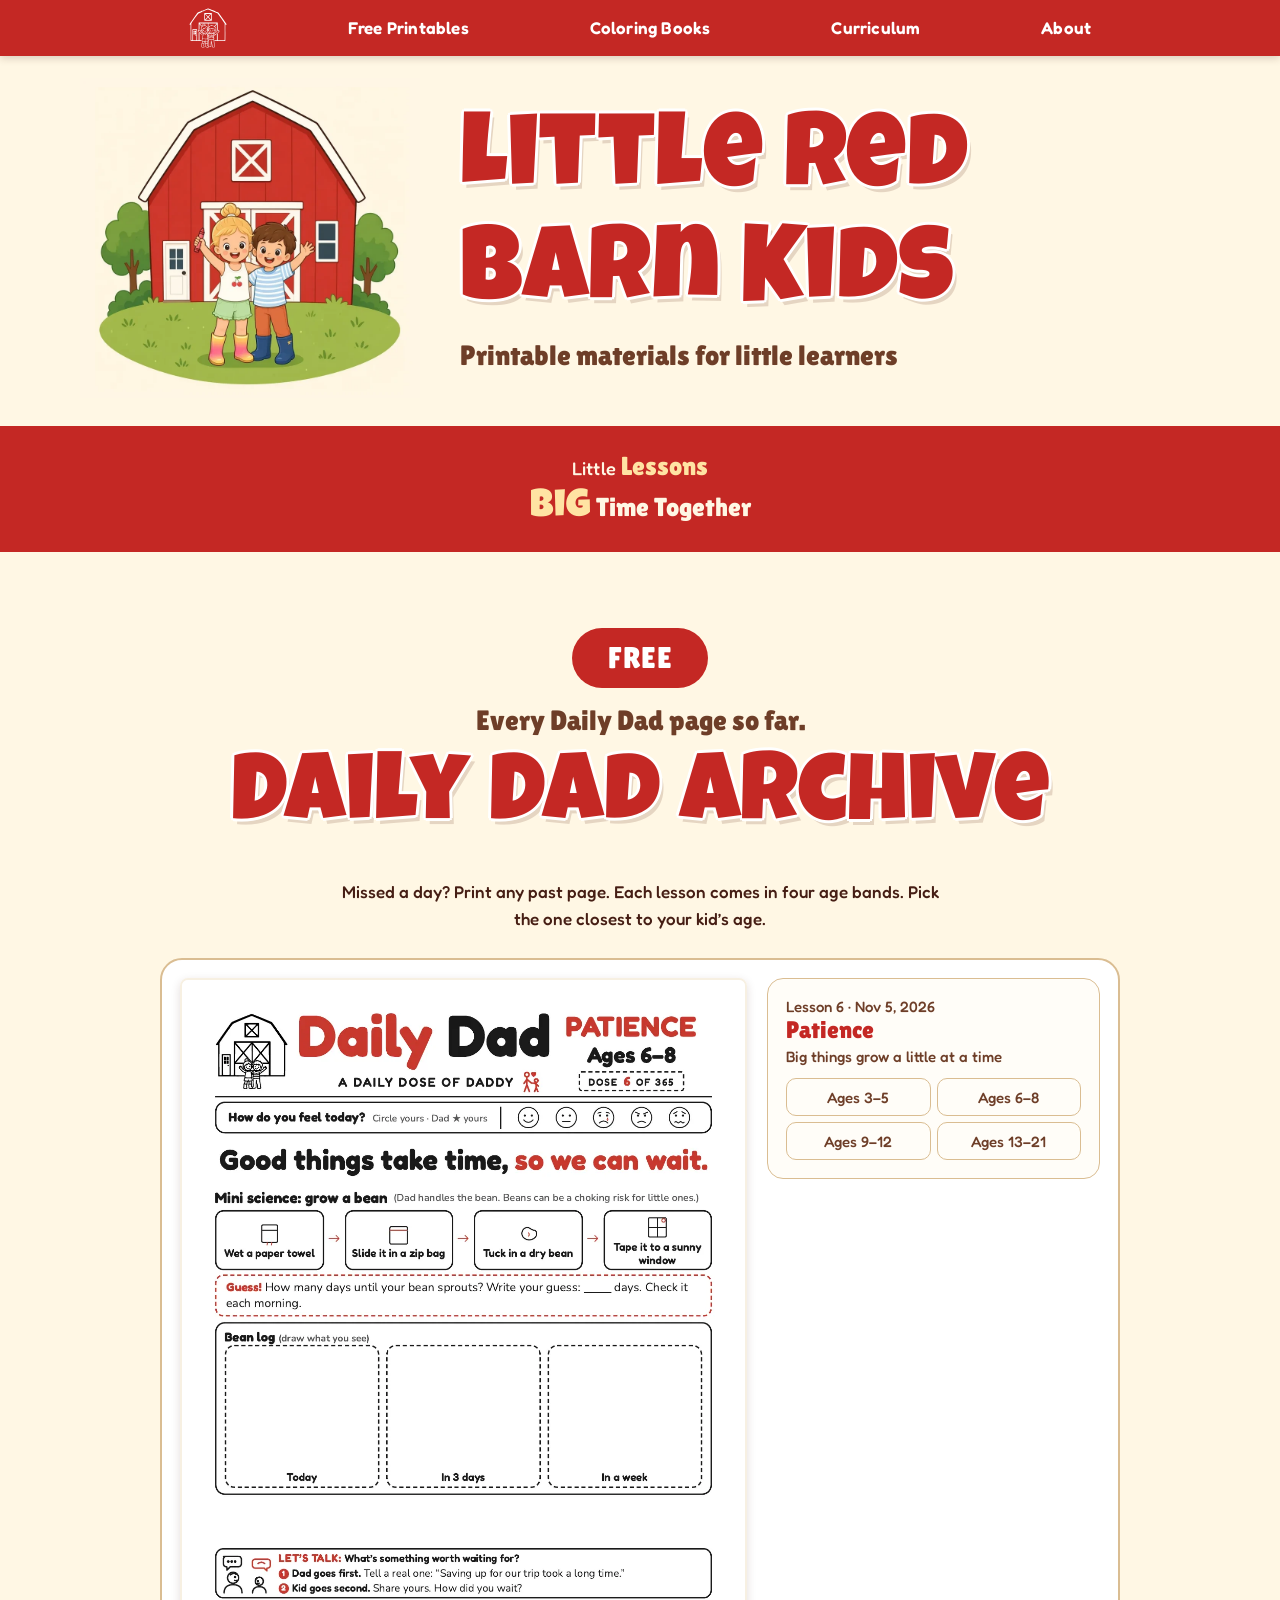
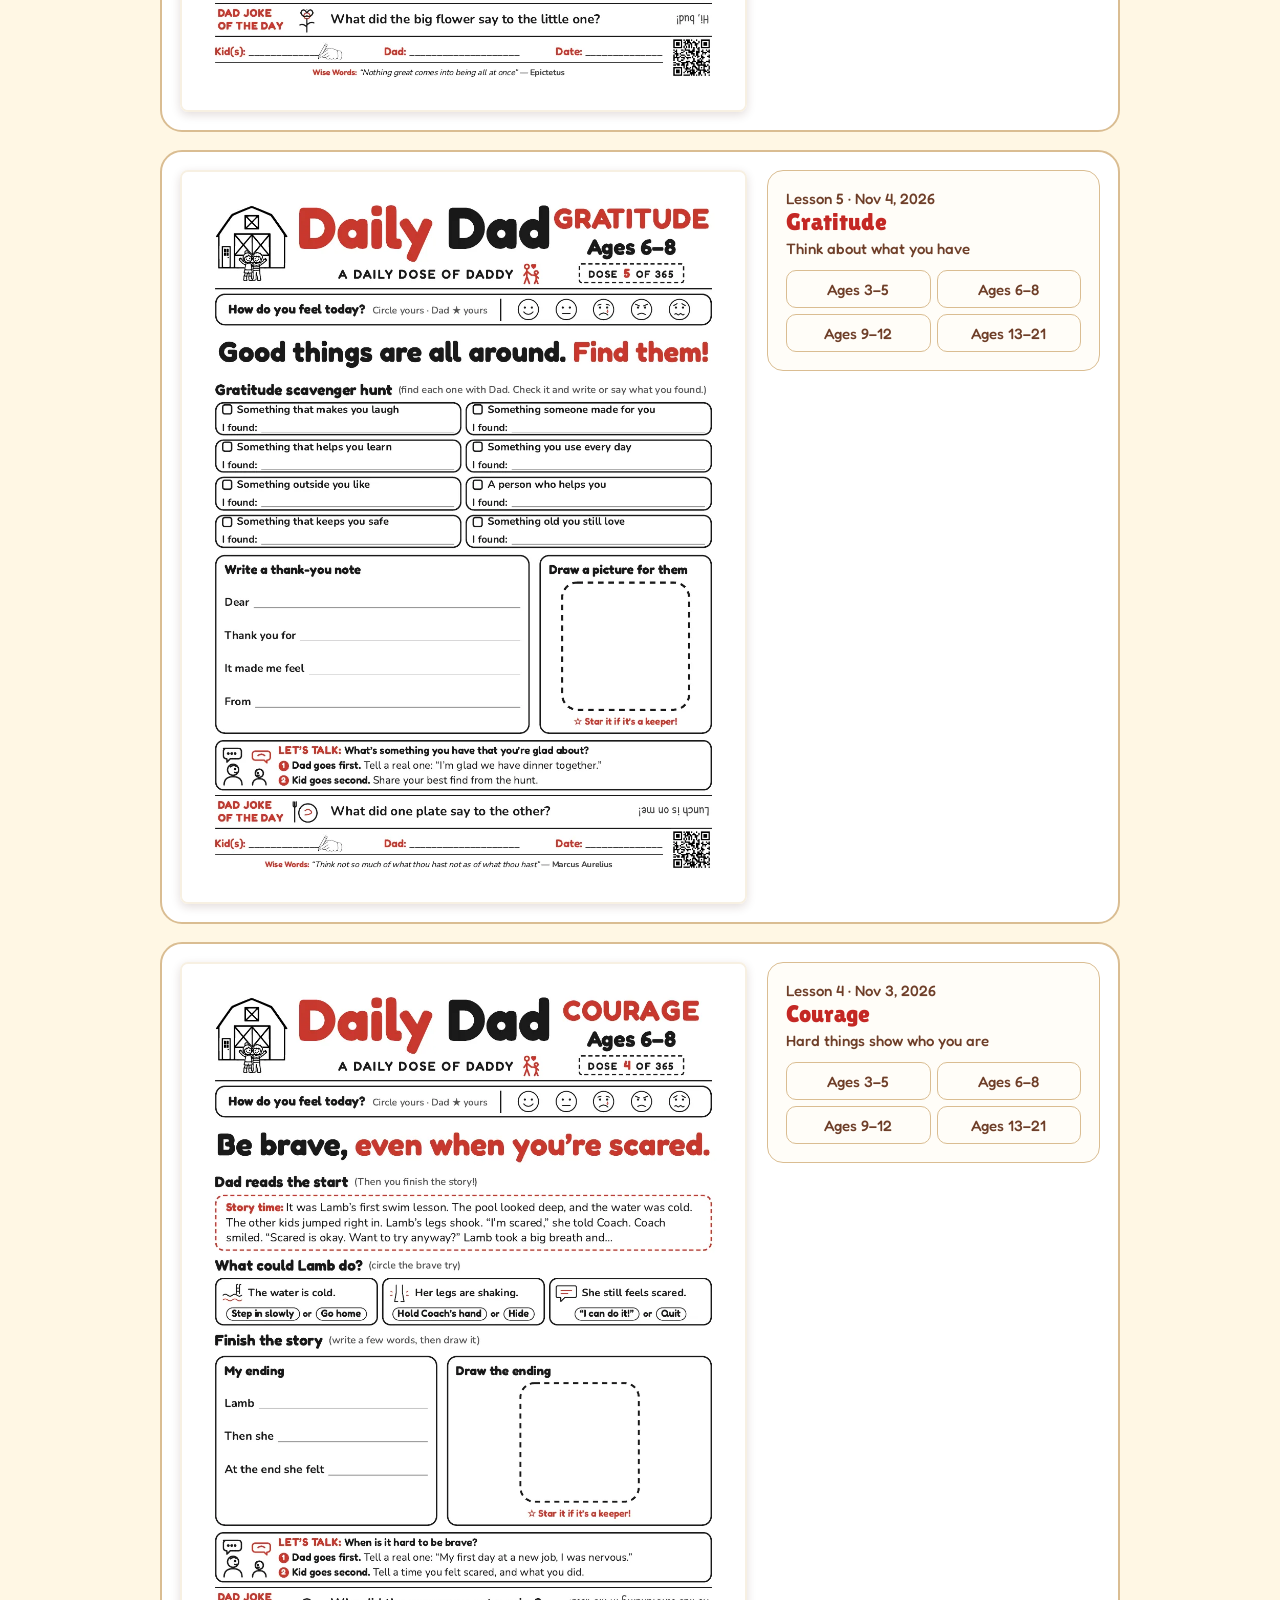
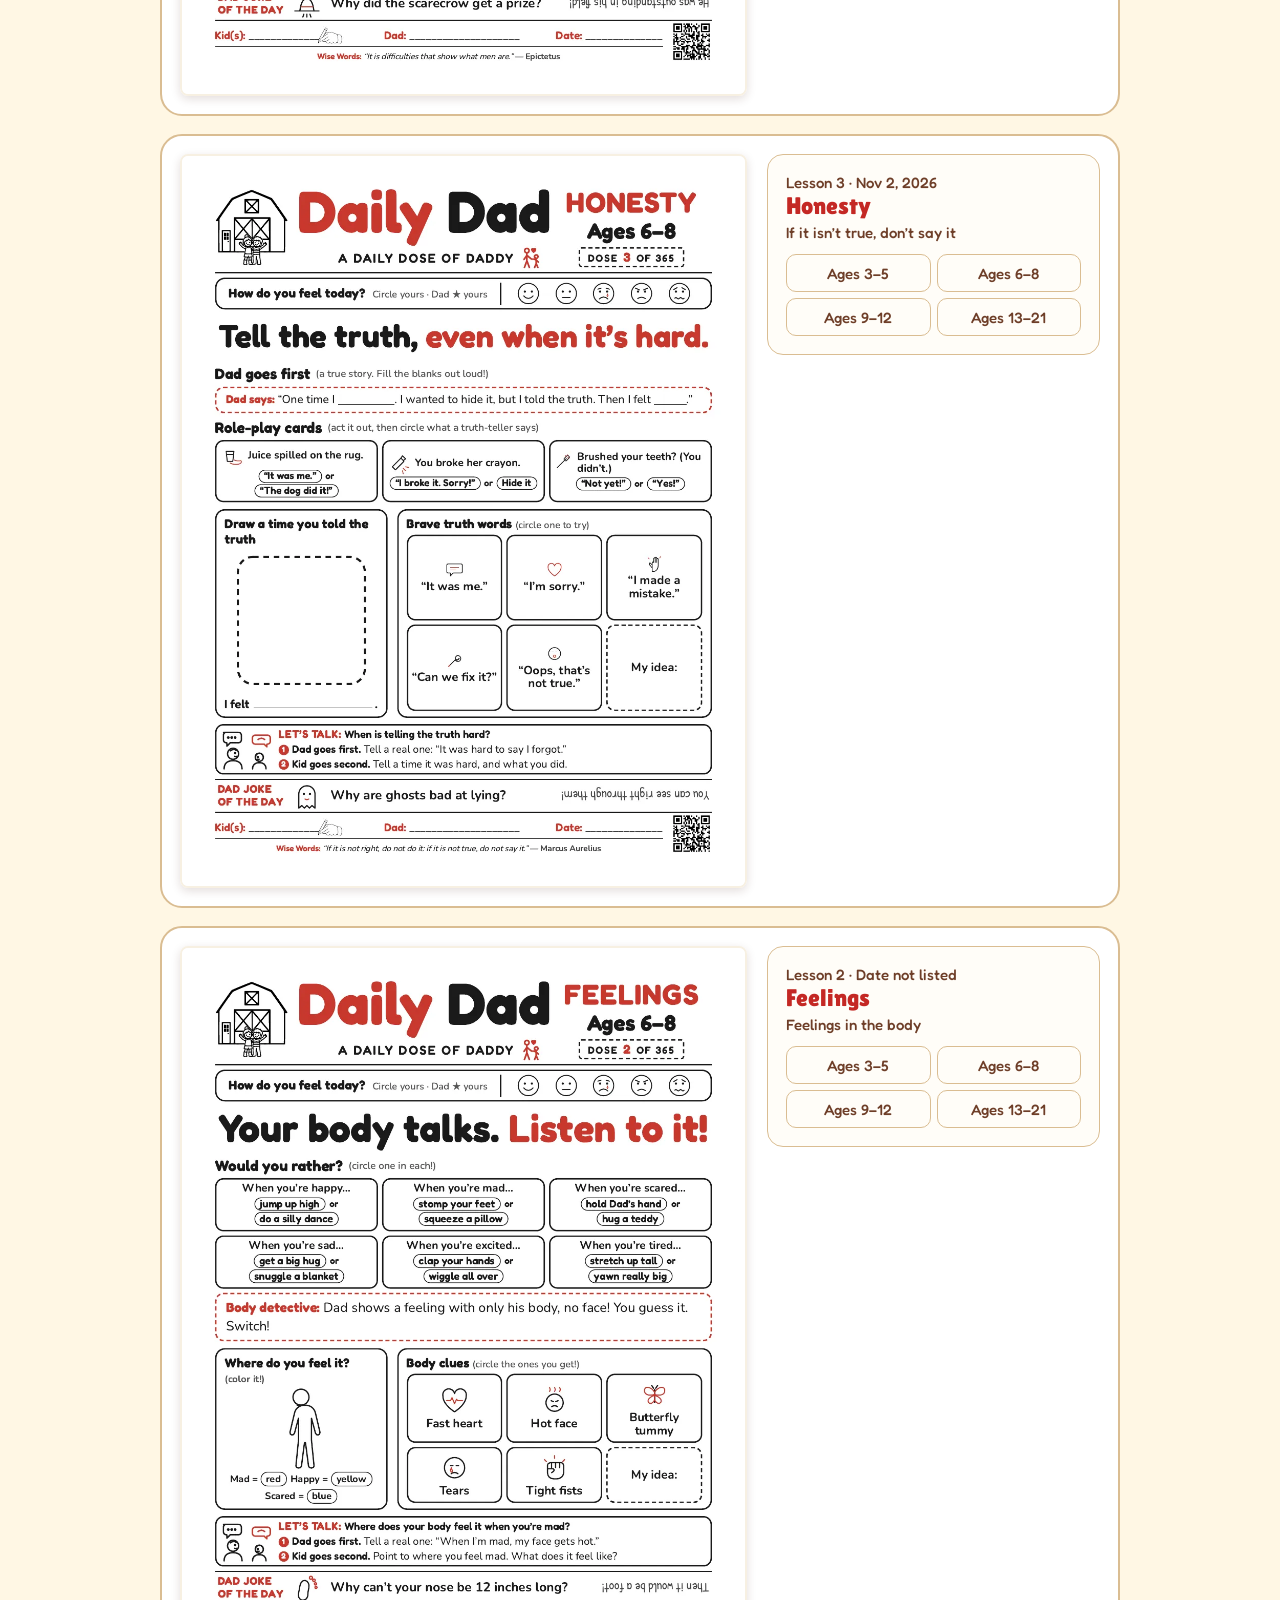
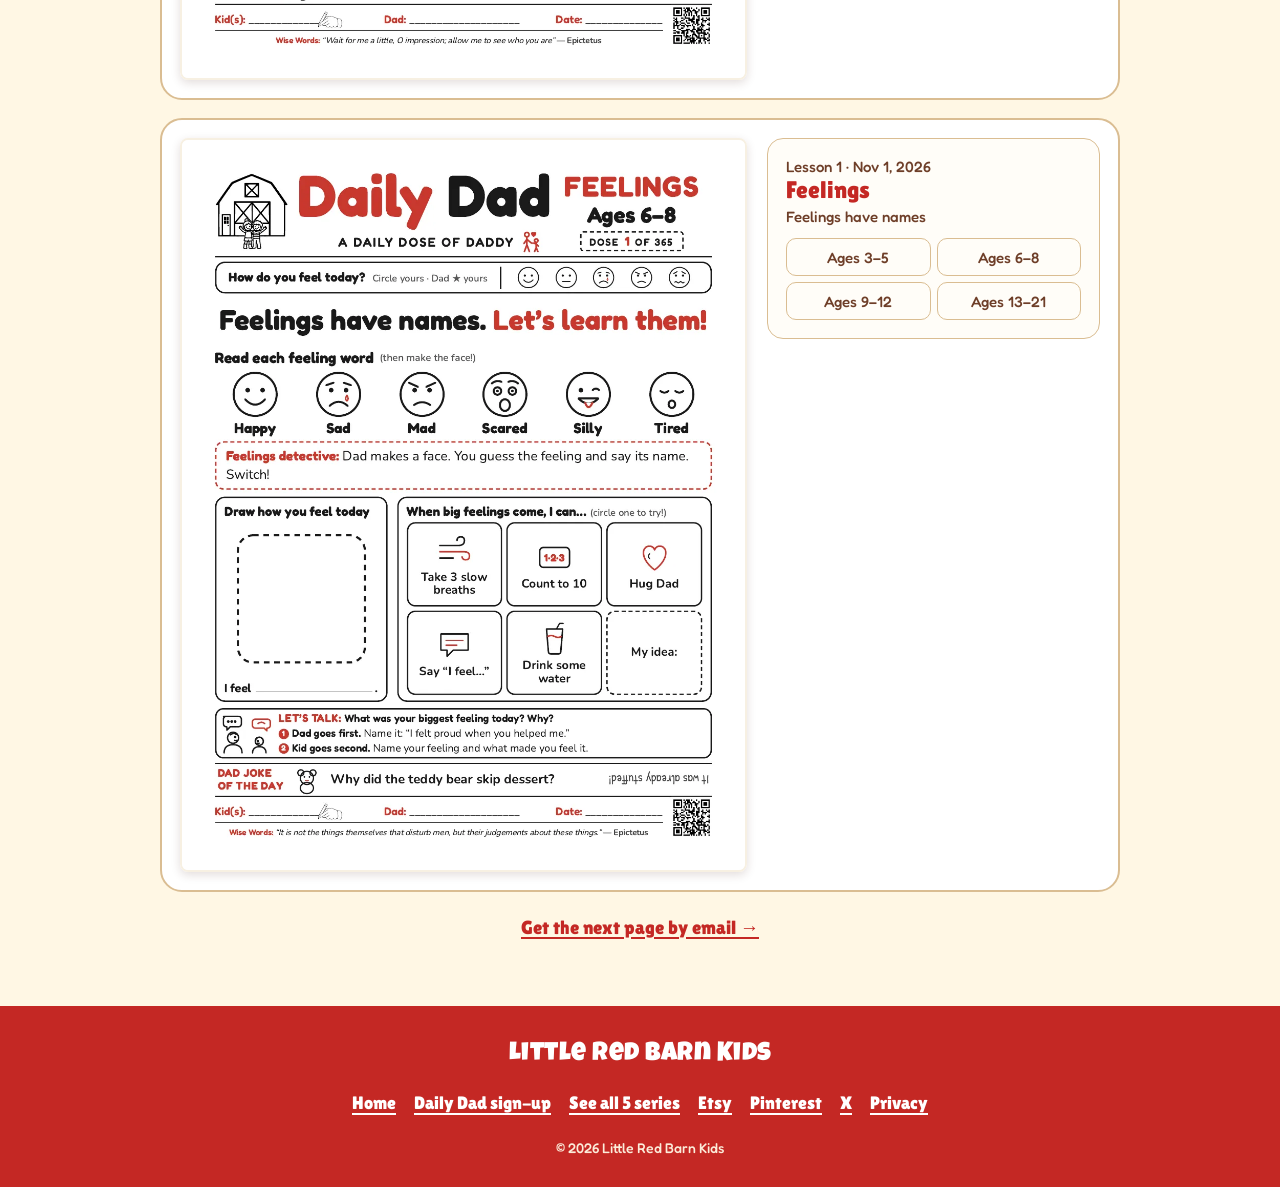
==== commit 5f56655f: "t660u+t661u: site header on every page, theme banner on two lines with more room; archive entries wi" ====
--- a/dailydad-archive/index.html
+++ b/dailydad-archive/index.html
@@ -11,6 +11,17 @@
 <link rel="stylesheet" href="../assets/style.css">
 </head>
 <body>
+<nav class="nav" aria-label="Main">
+  <div class="wrap">
+    <a class="home" href="../" aria-label="Little Red Barn Kids home"><img src="../assets/img/lrbk_logo_bw_v3.svg" width="38" height="40" alt=""></a>
+    <ul>
+      <li><a href="../#free"><span class="lg">Free </span>Printables</a></li>
+      <li><a href="../#books"><span class="lg">Coloring </span>Books</a></li>
+      <li><a href="../#curriculum">Curriculum</a></li>
+      <li><a href="../#about">About</a></li>
+    </ul>
+  </div>
+</nav>
 <header class="kp-head">
   <div class="wrap">
     <a class="homelink" href="../"><img class="art" src="../assets/img/hero_barn_kids_art.webp" width="892" height="840" alt="Painted red barn with a smiling girl and boy waving in front of it"></a>
@@ -19,7 +30,7 @@
       <p class="sub">Printable materials for little learners</p>
     </div>
   </div>
-  <p class="tagbar lbt" aria-label="Little Lessons, Big Time Together"><span class="lbt-little">Little</span> <span class="lbt-hi">Lessons</span>,<br class="lbt-br"> <span class="lbt-big lbt-hi">Big</span> Time Together</p>
+  <p class="tagbar lbt lbt-stack" aria-label="Little Lessons, Big Time Together"><span class="lbt-l1"><span class="lbt-little">Little</span> <span class="lbt-hi">Lessons</span></span><span class="lbt-l2"><span class="lbt-big lbt-hi">Big</span> Time Together</span></p>
 </header>
 
 <main class="kp-main">
@@ -33,34 +44,34 @@
     <!-- Future-dated entries: set data-hide-future="true" to hide each entry until its date (US Central). -->
     <ul class="arch" id="arch" data-hide-future="false">
     <li data-date="2026-11-05">
-      <img class="th" src="../assets/img/archive/dd_lesson6.webp" width="240" height="311" loading="lazy" alt="Daily Dad Lesson 6 page, Patience">
-      <div><p class="meta">Lesson 6 &middot; <time datetime="2026-11-05">Nov 5, 2026</time></p><h3>Patience</h3><p class="meta">Big things grow a little at a time</p></div>
-      <div class="dl" role="group" aria-label="Lesson 6 PDFs by age"><a href="../assets/pdf/dailydad/daily-dad-lesson-6-patience-ages-3-5.pdf" download>Ages 3&ndash;5</a><a href="../assets/pdf/dailydad/daily-dad-lesson-6-patience-ages-6-8.pdf" download>Ages 6&ndash;8</a><a href="../assets/pdf/dailydad/daily-dad-lesson-6-patience-ages-9-12.pdf" download>Ages 9&ndash;12</a><a href="../assets/pdf/dailydad/daily-dad-lesson-6-patience-ages-13-21.pdf" download>Ages 13&ndash;21</a></div>
+      <img class="th" src="../assets/img/archive/dd_lesson6_lg.webp" width="1100" height="1424" loading="lazy" alt="Daily Dad Lesson 6 page, Patience">
+      <div class="side"><div><p class="meta">Lesson 6 &middot; <time datetime="2026-11-05">Nov 5, 2026</time></p><h3>Patience</h3><p class="meta">Big things grow a little at a time</p></div>
+      <div class="dl" role="group" aria-label="Lesson 6 PDFs by age"><a href="../assets/pdf/dailydad/daily-dad-lesson-6-patience-ages-3-5.pdf" download>Ages 3&ndash;5</a><a href="../assets/pdf/dailydad/daily-dad-lesson-6-patience-ages-6-8.pdf" download>Ages 6&ndash;8</a><a href="../assets/pdf/dailydad/daily-dad-lesson-6-patience-ages-9-12.pdf" download>Ages 9&ndash;12</a><a href="../assets/pdf/dailydad/daily-dad-lesson-6-patience-ages-13-21.pdf" download>Ages 13&ndash;21</a></div></div>
     </li>
     <li data-date="2026-11-04">
-      <img class="th" src="../assets/img/archive/dd_lesson5.webp" width="240" height="311" loading="lazy" alt="Daily Dad Lesson 5 page, Gratitude">
-      <div><p class="meta">Lesson 5 &middot; <time datetime="2026-11-04">Nov 4, 2026</time></p><h3>Gratitude</h3><p class="meta">Think about what you have</p></div>
-      <div class="dl" role="group" aria-label="Lesson 5 PDFs by age"><a href="../assets/pdf/dailydad/daily-dad-lesson-5-gratitude-ages-3-5.pdf" download>Ages 3&ndash;5</a><a href="../assets/pdf/dailydad/daily-dad-lesson-5-gratitude-ages-6-8.pdf" download>Ages 6&ndash;8</a><a href="../assets/pdf/dailydad/daily-dad-lesson-5-gratitude-ages-9-12.pdf" download>Ages 9&ndash;12</a><a href="../assets/pdf/dailydad/daily-dad-lesson-5-gratitude-ages-13-21.pdf" download>Ages 13&ndash;21</a></div>
+      <img class="th" src="../assets/img/archive/dd_lesson5_lg.webp" width="1100" height="1424" loading="lazy" alt="Daily Dad Lesson 5 page, Gratitude">
+      <div class="side"><div><p class="meta">Lesson 5 &middot; <time datetime="2026-11-04">Nov 4, 2026</time></p><h3>Gratitude</h3><p class="meta">Think about what you have</p></div>
+      <div class="dl" role="group" aria-label="Lesson 5 PDFs by age"><a href="../assets/pdf/dailydad/daily-dad-lesson-5-gratitude-ages-3-5.pdf" download>Ages 3&ndash;5</a><a href="../assets/pdf/dailydad/daily-dad-lesson-5-gratitude-ages-6-8.pdf" download>Ages 6&ndash;8</a><a href="../assets/pdf/dailydad/daily-dad-lesson-5-gratitude-ages-9-12.pdf" download>Ages 9&ndash;12</a><a href="../assets/pdf/dailydad/daily-dad-lesson-5-gratitude-ages-13-21.pdf" download>Ages 13&ndash;21</a></div></div>
     </li>
     <li data-date="2026-11-03">
-      <img class="th" src="../assets/img/archive/dd_lesson4.webp" width="240" height="311" loading="lazy" alt="Daily Dad Lesson 4 page, Courage">
-      <div><p class="meta">Lesson 4 &middot; <time datetime="2026-11-03">Nov 3, 2026</time></p><h3>Courage</h3><p class="meta">Hard things show who you are</p></div>
-      <div class="dl" role="group" aria-label="Lesson 4 PDFs by age"><a href="../assets/pdf/dailydad/daily-dad-lesson-4-courage-ages-3-5.pdf" download>Ages 3&ndash;5</a><a href="../assets/pdf/dailydad/daily-dad-lesson-4-courage-ages-6-8.pdf" download>Ages 6&ndash;8</a><a href="../assets/pdf/dailydad/daily-dad-lesson-4-courage-ages-9-12.pdf" download>Ages 9&ndash;12</a><a href="../assets/pdf/dailydad/daily-dad-lesson-4-courage-ages-13-21.pdf" download>Ages 13&ndash;21</a></div>
+      <img class="th" src="../assets/img/archive/dd_lesson4_lg.webp" width="1100" height="1424" loading="lazy" alt="Daily Dad Lesson 4 page, Courage">
+      <div class="side"><div><p class="meta">Lesson 4 &middot; <time datetime="2026-11-03">Nov 3, 2026</time></p><h3>Courage</h3><p class="meta">Hard things show who you are</p></div>
+      <div class="dl" role="group" aria-label="Lesson 4 PDFs by age"><a href="../assets/pdf/dailydad/daily-dad-lesson-4-courage-ages-3-5.pdf" download>Ages 3&ndash;5</a><a href="../assets/pdf/dailydad/daily-dad-lesson-4-courage-ages-6-8.pdf" download>Ages 6&ndash;8</a><a href="../assets/pdf/dailydad/daily-dad-lesson-4-courage-ages-9-12.pdf" download>Ages 9&ndash;12</a><a href="../assets/pdf/dailydad/daily-dad-lesson-4-courage-ages-13-21.pdf" download>Ages 13&ndash;21</a></div></div>
     </li>
     <li data-date="2026-11-02">
-      <img class="th" src="../assets/img/archive/dd_lesson3.webp" width="240" height="311" loading="lazy" alt="Daily Dad Lesson 3 page, Honesty">
-      <div><p class="meta">Lesson 3 &middot; <time datetime="2026-11-02">Nov 2, 2026</time></p><h3>Honesty</h3><p class="meta">If it isn’t true, don’t say it</p></div>
-      <div class="dl" role="group" aria-label="Lesson 3 PDFs by age"><a href="../assets/pdf/dailydad/daily-dad-lesson-3-honesty-ages-3-5.pdf" download>Ages 3&ndash;5</a><a href="../assets/pdf/dailydad/daily-dad-lesson-3-honesty-ages-6-8.pdf" download>Ages 6&ndash;8</a><a href="../assets/pdf/dailydad/daily-dad-lesson-3-honesty-ages-9-12.pdf" download>Ages 9&ndash;12</a><a href="../assets/pdf/dailydad/daily-dad-lesson-3-honesty-ages-13-21.pdf" download>Ages 13&ndash;21</a></div>
+      <img class="th" src="../assets/img/archive/dd_lesson3_lg.webp" width="1100" height="1424" loading="lazy" alt="Daily Dad Lesson 3 page, Honesty">
+      <div class="side"><div><p class="meta">Lesson 3 &middot; <time datetime="2026-11-02">Nov 2, 2026</time></p><h3>Honesty</h3><p class="meta">If it isn’t true, don’t say it</p></div>
+      <div class="dl" role="group" aria-label="Lesson 3 PDFs by age"><a href="../assets/pdf/dailydad/daily-dad-lesson-3-honesty-ages-3-5.pdf" download>Ages 3&ndash;5</a><a href="../assets/pdf/dailydad/daily-dad-lesson-3-honesty-ages-6-8.pdf" download>Ages 6&ndash;8</a><a href="../assets/pdf/dailydad/daily-dad-lesson-3-honesty-ages-9-12.pdf" download>Ages 9&ndash;12</a><a href="../assets/pdf/dailydad/daily-dad-lesson-3-honesty-ages-13-21.pdf" download>Ages 13&ndash;21</a></div></div>
     </li>
     <li data-date="">
-      <img class="th" src="../assets/img/archive/dd_lesson2.webp" width="240" height="311" loading="lazy" alt="Daily Dad Lesson 2 page, Feelings">
-      <div><p class="meta">Lesson 2 &middot; Date not listed</p><h3>Feelings</h3><p class="meta">Feelings in the body</p></div>
-      <div class="dl" role="group" aria-label="Lesson 2 PDFs by age"><a href="../assets/pdf/dailydad/daily-dad-lesson-2-feelings-ages-3-5.pdf" download>Ages 3&ndash;5</a><a href="../assets/pdf/dailydad/daily-dad-lesson-2-feelings-ages-6-8.pdf" download>Ages 6&ndash;8</a><a href="../assets/pdf/dailydad/daily-dad-lesson-2-feelings-ages-9-12.pdf" download>Ages 9&ndash;12</a><a href="../assets/pdf/dailydad/daily-dad-lesson-2-feelings-ages-13-21.pdf" download>Ages 13&ndash;21</a></div>
+      <img class="th" src="../assets/img/archive/dd_lesson2_lg.webp" width="1100" height="1424" loading="lazy" alt="Daily Dad Lesson 2 page, Feelings">
+      <div class="side"><div><p class="meta">Lesson 2 &middot; Date not listed</p><h3>Feelings</h3><p class="meta">Feelings in the body</p></div>
+      <div class="dl" role="group" aria-label="Lesson 2 PDFs by age"><a href="../assets/pdf/dailydad/daily-dad-lesson-2-feelings-ages-3-5.pdf" download>Ages 3&ndash;5</a><a href="../assets/pdf/dailydad/daily-dad-lesson-2-feelings-ages-6-8.pdf" download>Ages 6&ndash;8</a><a href="../assets/pdf/dailydad/daily-dad-lesson-2-feelings-ages-9-12.pdf" download>Ages 9&ndash;12</a><a href="../assets/pdf/dailydad/daily-dad-lesson-2-feelings-ages-13-21.pdf" download>Ages 13&ndash;21</a></div></div>
     </li>
     <li data-date="2026-11-01">
-      <img class="th" src="../assets/img/archive/dd_lesson1.webp" width="240" height="311" loading="lazy" alt="Daily Dad Lesson 1 page, Feelings">
-      <div><p class="meta">Lesson 1 &middot; <time datetime="2026-11-01">Nov 1, 2026</time></p><h3>Feelings</h3><p class="meta">Feelings have names</p></div>
-      <div class="dl" role="group" aria-label="Lesson 1 PDFs by age"><a href="../assets/pdf/dailydad/daily-dad-lesson-1-feelings-ages-3-5.pdf" download>Ages 3&ndash;5</a><a href="../assets/pdf/dailydad/daily-dad-lesson-1-feelings-ages-6-8.pdf" download>Ages 6&ndash;8</a><a href="../assets/pdf/dailydad/daily-dad-lesson-1-feelings-ages-9-12.pdf" download>Ages 9&ndash;12</a><a href="../assets/pdf/dailydad/daily-dad-lesson-1-feelings-ages-13-21.pdf" download>Ages 13&ndash;21</a></div>
+      <img class="th" src="../assets/img/archive/dd_lesson1_lg.webp" width="1100" height="1424" loading="lazy" alt="Daily Dad Lesson 1 page, Feelings">
+      <div class="side"><div><p class="meta">Lesson 1 &middot; <time datetime="2026-11-01">Nov 1, 2026</time></p><h3>Feelings</h3><p class="meta">Feelings have names</p></div>
+      <div class="dl" role="group" aria-label="Lesson 1 PDFs by age"><a href="../assets/pdf/dailydad/daily-dad-lesson-1-feelings-ages-3-5.pdf" download>Ages 3&ndash;5</a><a href="../assets/pdf/dailydad/daily-dad-lesson-1-feelings-ages-6-8.pdf" download>Ages 6&ndash;8</a><a href="../assets/pdf/dailydad/daily-dad-lesson-1-feelings-ages-9-12.pdf" download>Ages 9&ndash;12</a><a href="../assets/pdf/dailydad/daily-dad-lesson-1-feelings-ages-13-21.pdf" download>Ages 13&ndash;21</a></div></div>
     </li>
     </ul>
     <p class="arch-link"><a href="../dailydad/">Get the next page by email &rarr;</a></p>
--- a/assets/style.css
+++ b/assets/style.css
@@ -240,3 +240,45 @@
 .lbt .lbt-hi{color:var(--red)}
 .tagbar.lbt .lbt-hi{color:#FFE3A3}
 .tt-points{max-width:560px;margin:14px auto 0;text-align:left}
+/* t655u: one clean hover for all buttons (same as hero button) */
+.btn{transition:transform .15s ease,box-shadow .15s ease,background-color .15s ease}
+.btn:hover{filter:none;transform:translateY(-2px);background:#B32420;box-shadow:0 6px 0 #8f1c19;color:#fff;text-decoration:none}
+.btn:active{transform:translateY(2px);box-shadow:0 2px 0 #8f1c19}
+/* t655u: home headline stacked, no comma */
+.lbt-stack .lbt-l1,.lbt-stack .lbt-l2{display:block}
+.lbt-stack .lbt-l1{font-size:1.18em;line-height:1.2}
+.lbt-stack .lbt-l2{line-height:1.15;margin-top:2px}
+.hero-text .promise.lbt-stack{margin-bottom:0}
+.hero-text .promise.lbt-stack + .btn{margin-top:40px}
+/* t658u: logo + menu items spread evenly across the bar */
+.nav .wrap{justify-content:space-evenly;gap:0}
+.nav ul{display:contents}
+.nav .home{padding:0 7px}
+@media(min-width:420px){.nav .home{padding:0 8px}}
+@media(min-width:760px){.nav .wrap{gap:0}.nav .home{padding:0 12px}}
+@media(max-width:359px){.nav .wrap{padding:0 6px}.nav li a{padding:8px 4px;font-size:13.5px}.nav .home{padding:0 4px}}
+/* t659u: home hero (desktop) - equal columns, text column centered with even spacing */
+@media(min-width:900px){
+  .hero-home .wrap{grid-template-columns:1fr 1fr;gap:40px}
+  .hero-home .hero-text{display:flex;flex-direction:column;align-items:center;text-align:center}
+  .hero-home .brand{flex-direction:column;align-items:center}
+  .hero-home h1{margin:0}
+  .hero-home .sub{margin:.3em 0 0}
+  .hero-home .promise{margin:36px auto 0}
+  .hero-home .hero-text .promise.lbt-stack + .btn{margin-top:36px}
+}
+/* t660u: theme banner on two lines (no comma), more breathing room */
+.tagbar.lbt-stack{padding:24px 20px;margin:28px 0 32px}
+.tagbar.lbt-stack .lbt-l1{font-size:1em;line-height:1.25}
+.tagbar.lbt-stack .lbt-l2{line-height:1.25;margin-top:6px}
+/* t661u: archive entries - big page image, info + age picks in a side box (stacked on phones) */
+.arch li{grid-template-columns:1fr;gap:14px}
+.arch .th{width:100%;max-width:520px;height:auto;margin:0 auto;aspect-ratio:1100/1424}
+.arch .side{background:#fffdf8;border:1px solid var(--hay);border-radius:16px;padding:14px;display:grid;gap:12px;align-content:start}
+.arch .side .dl{grid-column:auto;grid-template-columns:repeat(2,1fr)}
+@media(min-width:900px){
+  .arch{max-width:960px}
+  .arch li{grid-template-columns:63fr 37fr;gap:20px;padding:18px}
+  .arch .th{max-width:none}
+  .arch .side{padding:18px}
+}
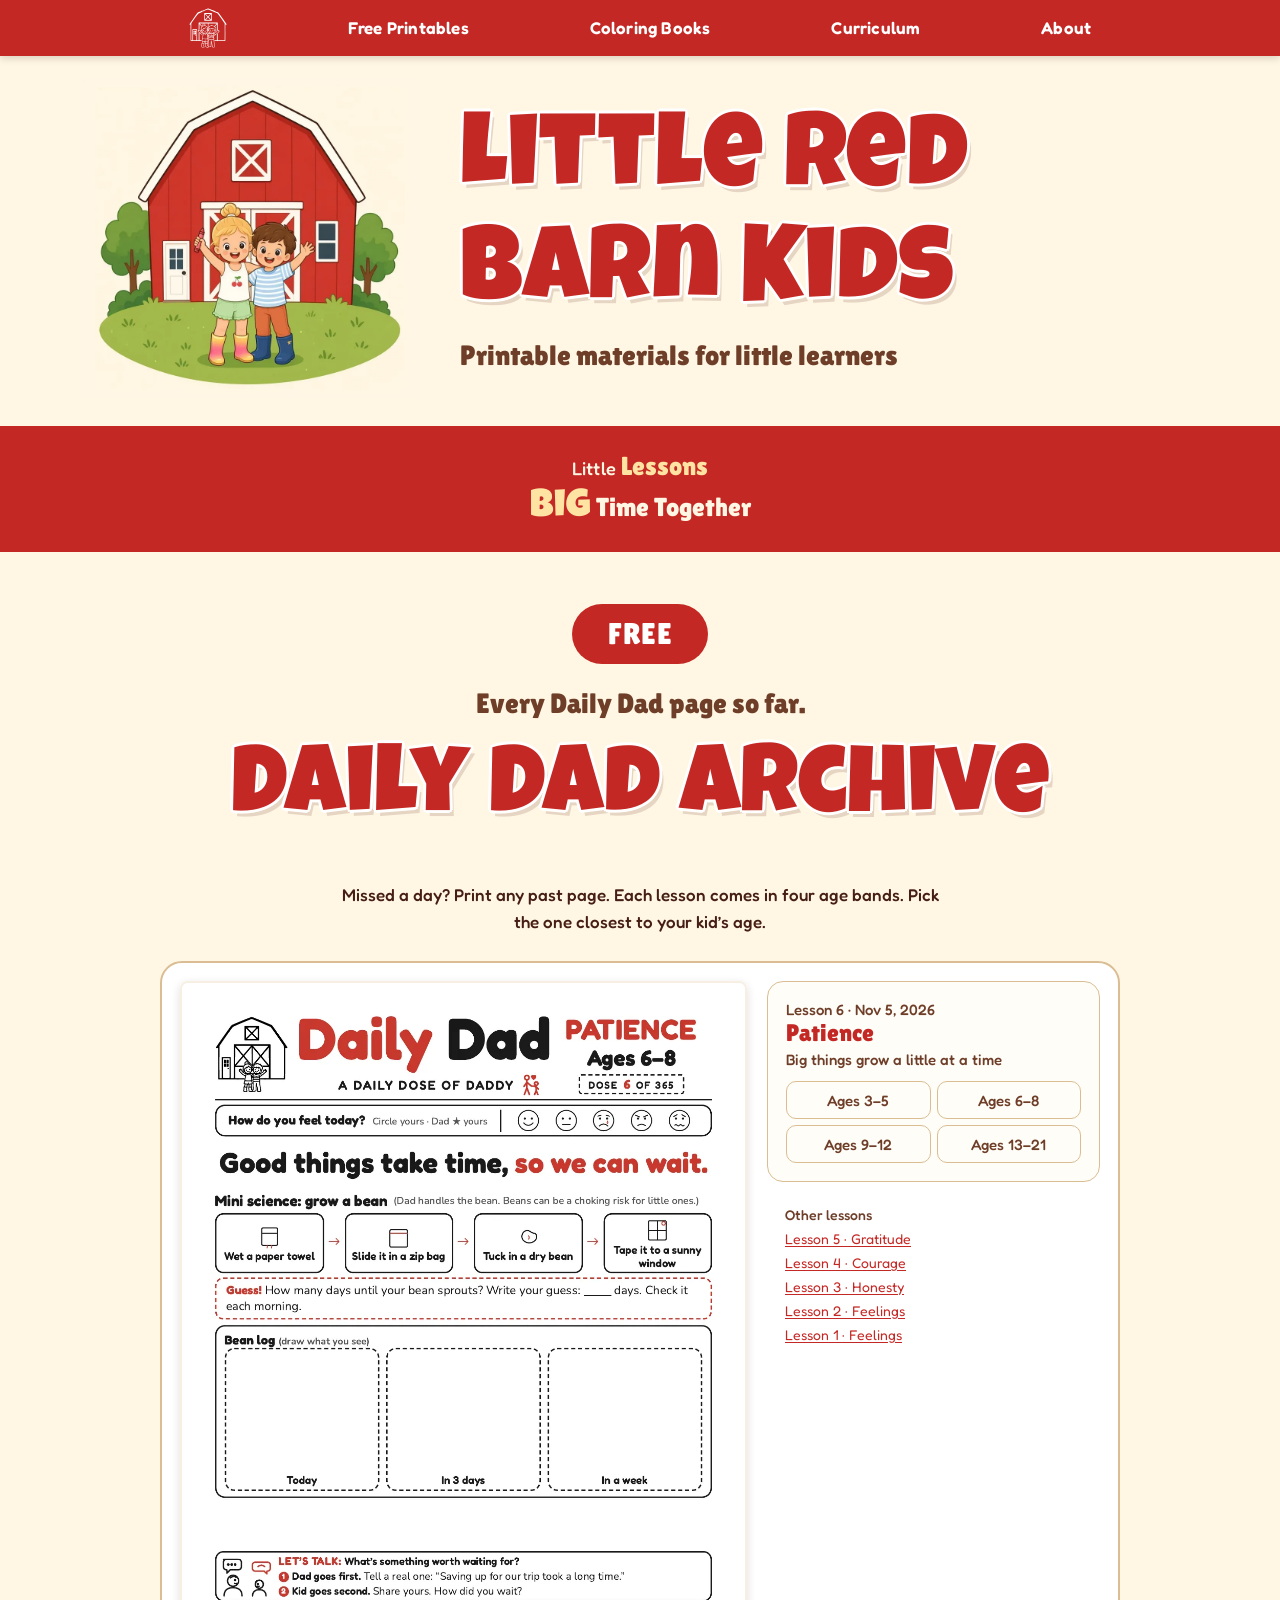
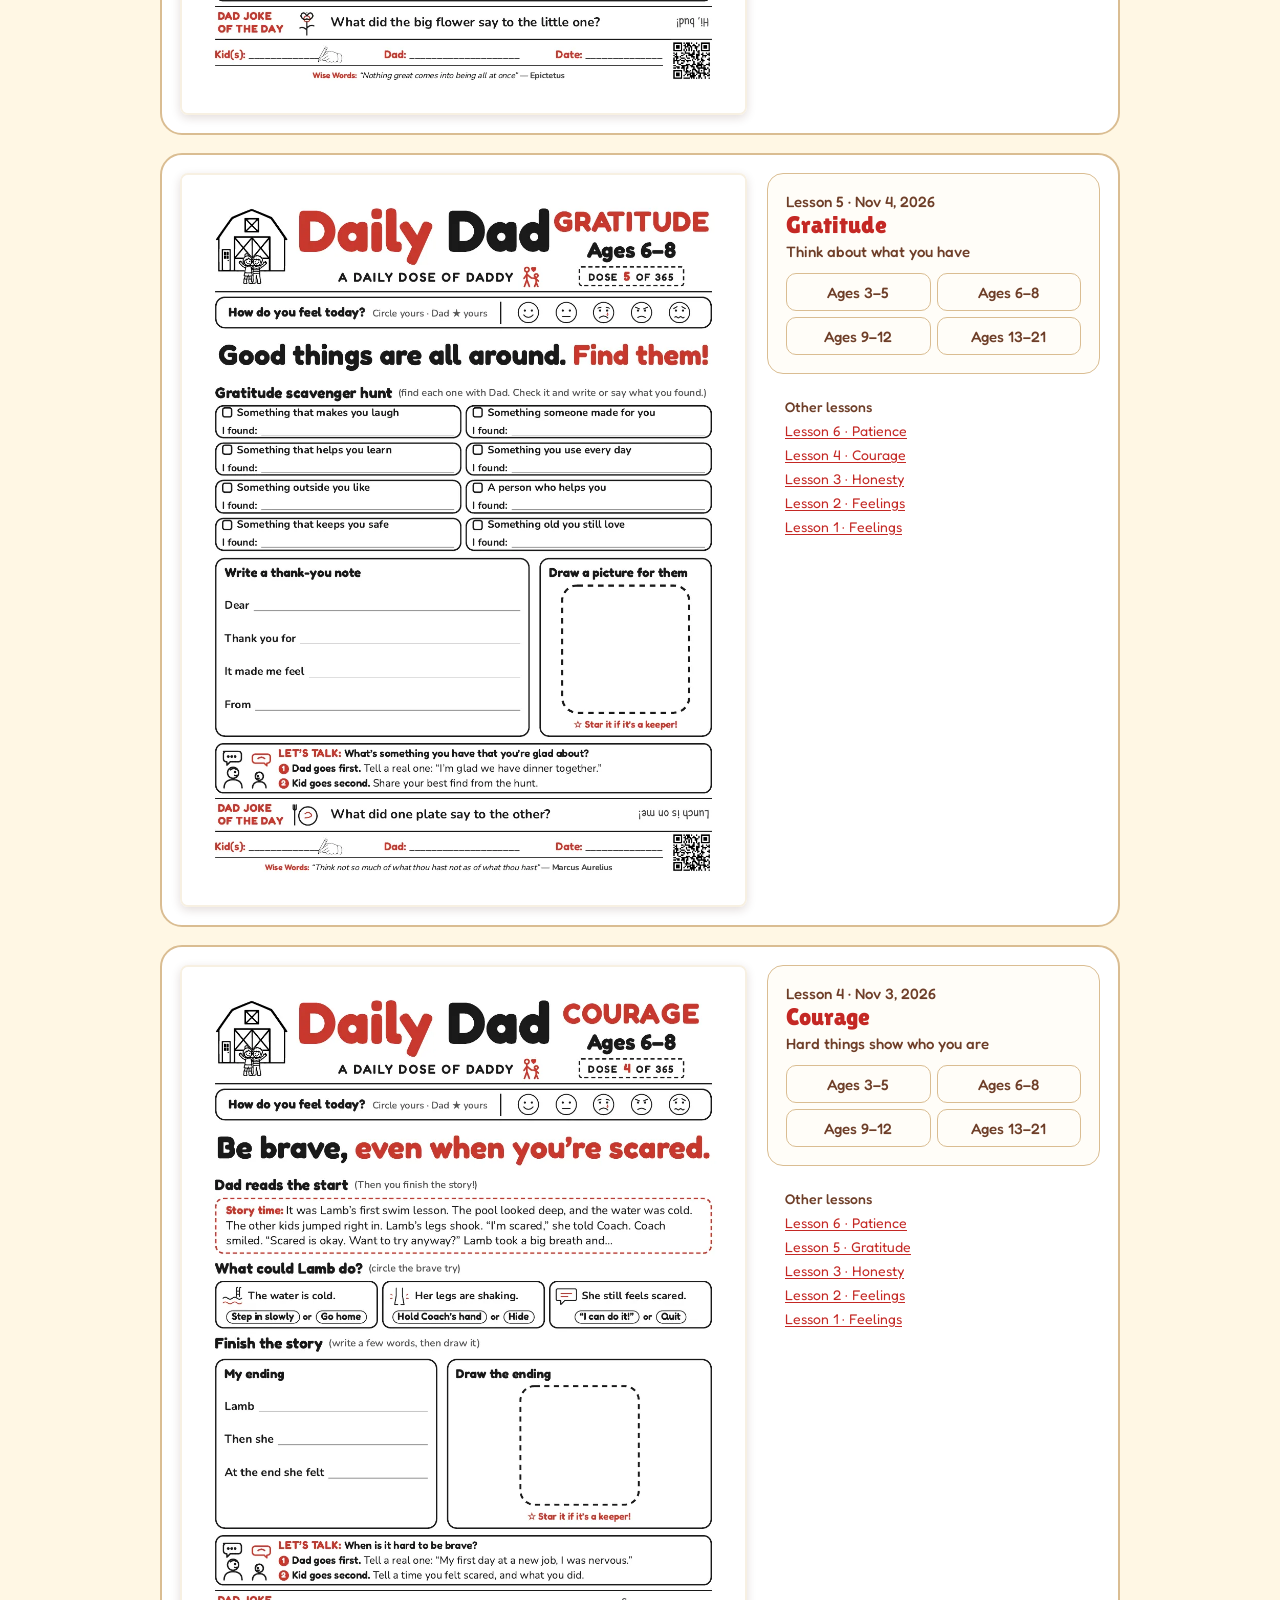
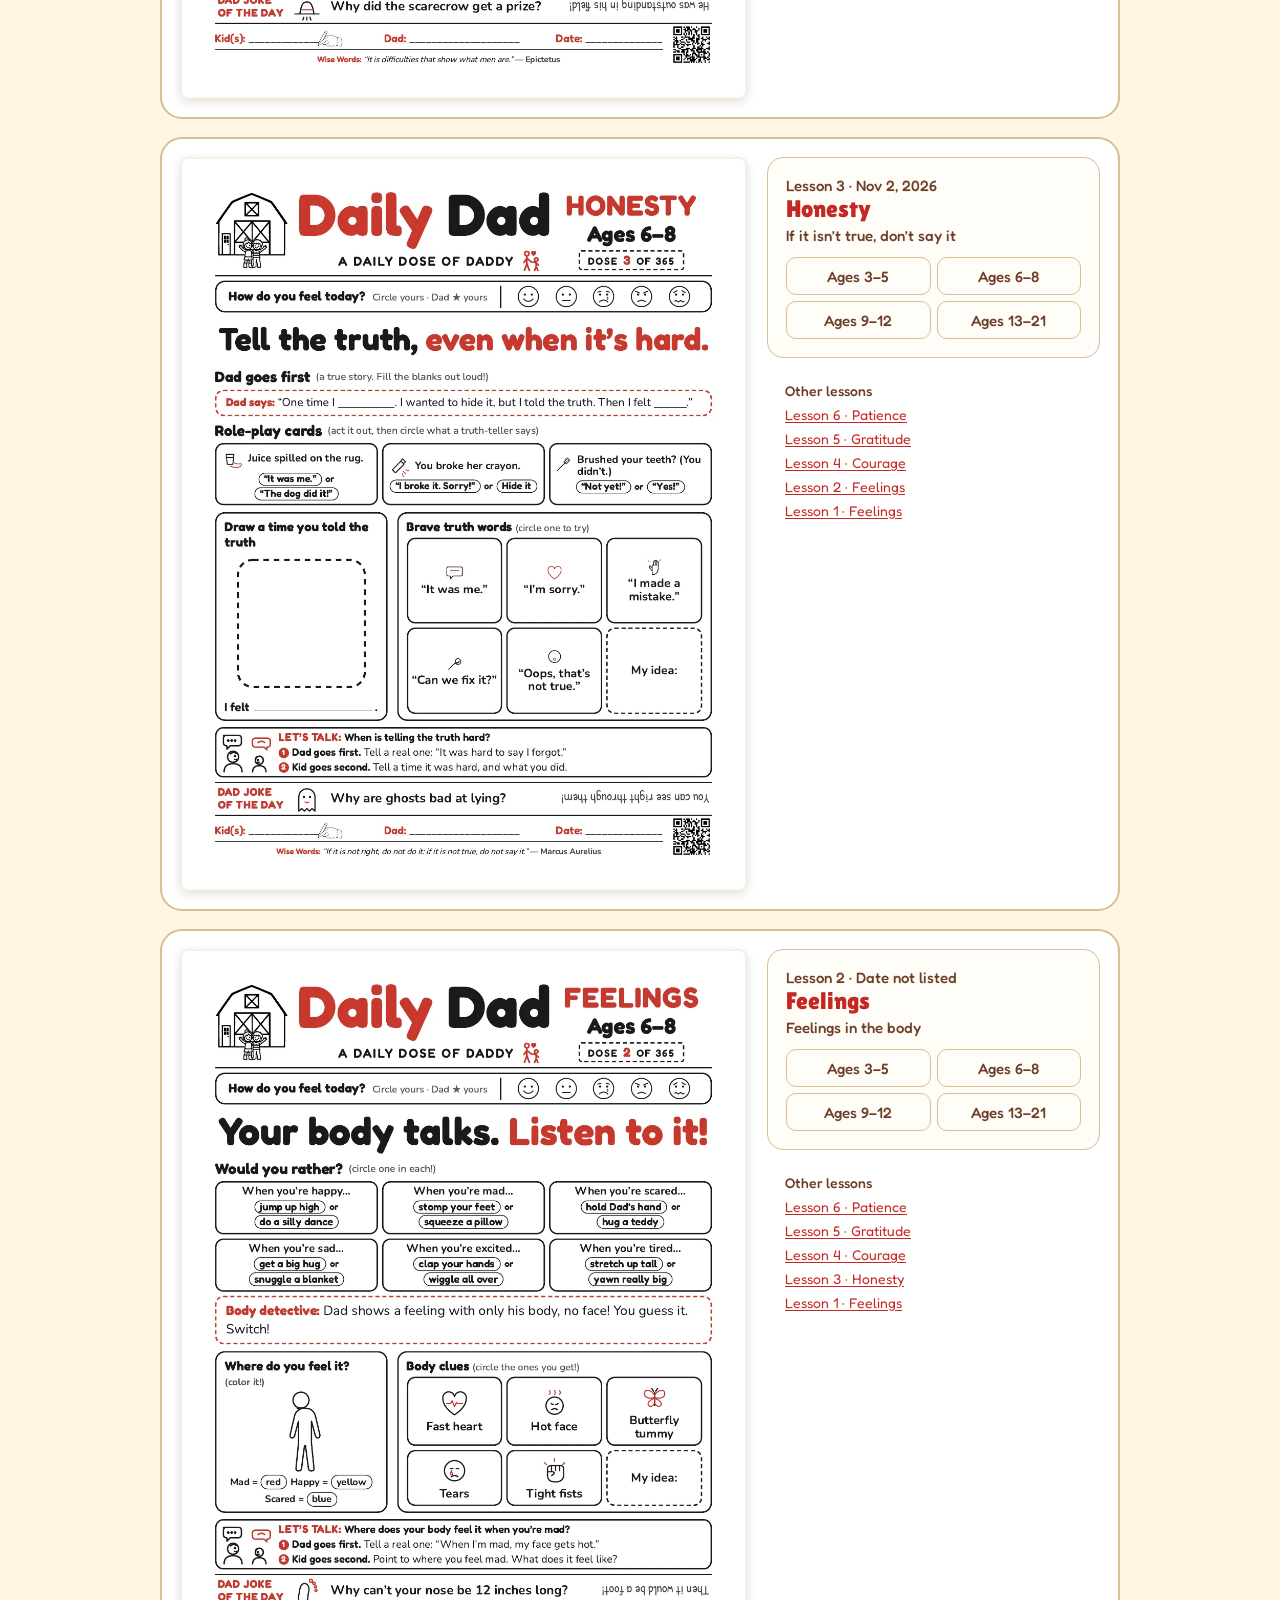
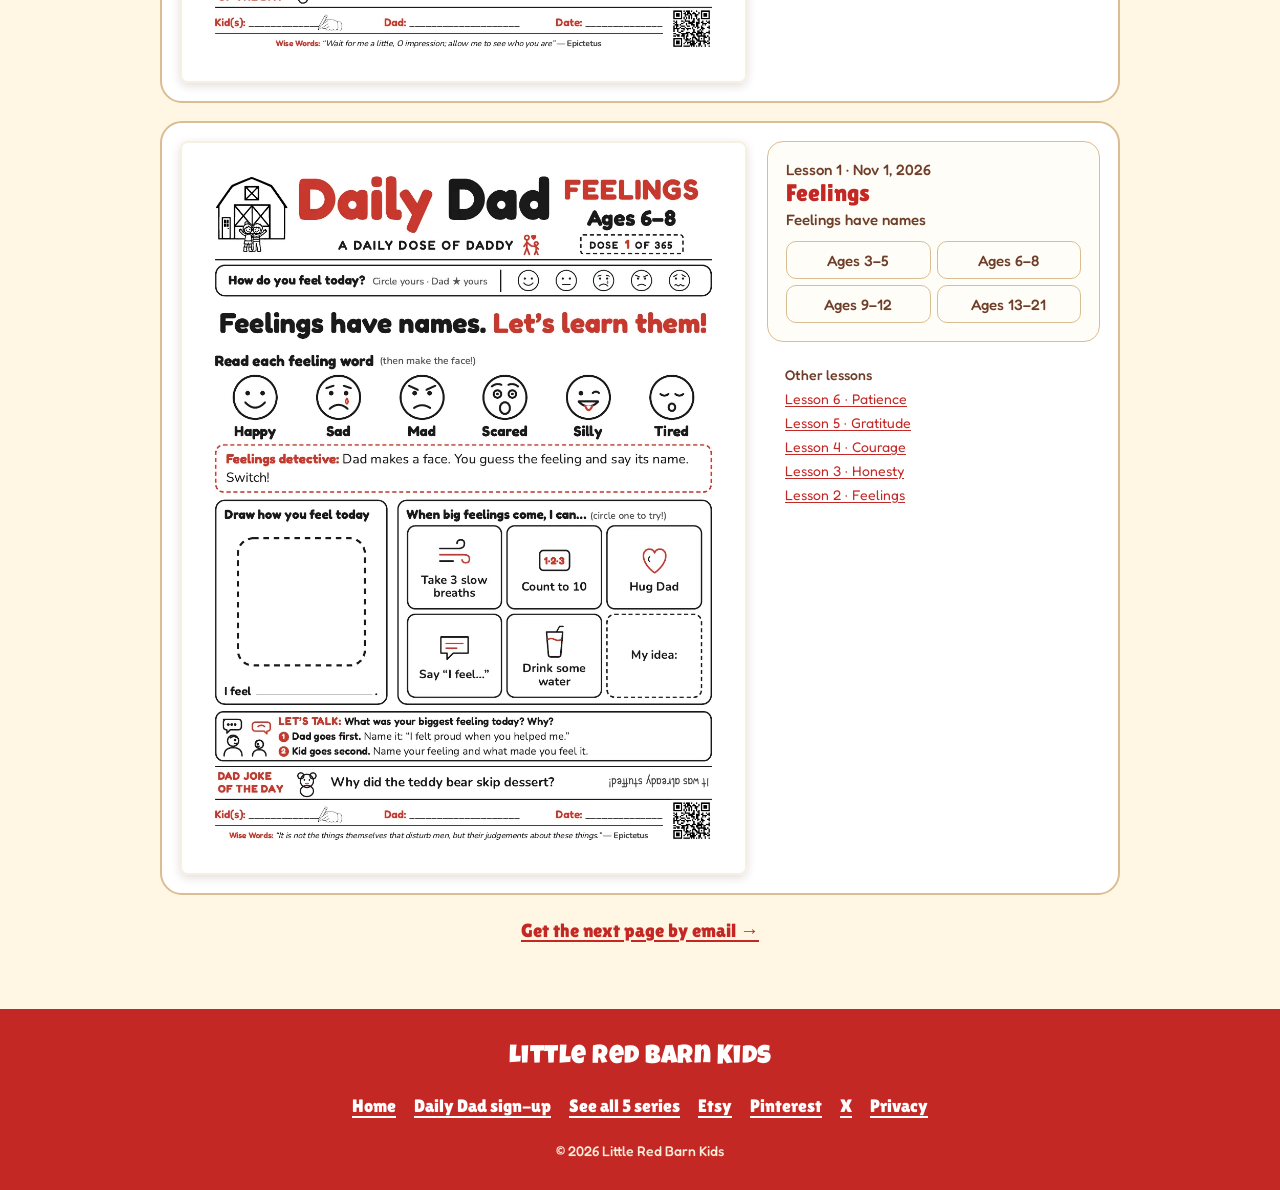
==== commit b2000b94: "t663u: even spacing under banner on hub + series pages (hub title 96->82px max); archive 'Other less" ====
--- a/dailydad-archive/index.html
+++ b/dailydad-archive/index.html
@@ -43,35 +43,41 @@
     <p class="arch-note">Missed a day? Print any past page. Each lesson comes in four age bands. Pick the one closest to your kid&rsquo;s age.</p>
     <!-- Future-dated entries: set data-hide-future="true" to hide each entry until its date (US Central). -->
     <ul class="arch" id="arch" data-hide-future="false">
-    <li data-date="2026-11-05">
+    <li id="lesson-6" data-date="2026-11-05">
       <img class="th" src="../assets/img/archive/dd_lesson6_lg.webp" width="1100" height="1424" loading="lazy" alt="Daily Dad Lesson 6 page, Patience">
       <div class="side"><div><p class="meta">Lesson 6 &middot; <time datetime="2026-11-05">Nov 5, 2026</time></p><h3>Patience</h3><p class="meta">Big things grow a little at a time</p></div>
       <div class="dl" role="group" aria-label="Lesson 6 PDFs by age"><a href="../assets/pdf/dailydad/daily-dad-lesson-6-patience-ages-3-5.pdf" download>Ages 3&ndash;5</a><a href="../assets/pdf/dailydad/daily-dad-lesson-6-patience-ages-6-8.pdf" download>Ages 6&ndash;8</a><a href="../assets/pdf/dailydad/daily-dad-lesson-6-patience-ages-9-12.pdf" download>Ages 9&ndash;12</a><a href="../assets/pdf/dailydad/daily-dad-lesson-6-patience-ages-13-21.pdf" download>Ages 13&ndash;21</a></div></div>
+      <nav class="others" aria-label="Other lessons"><p class="others-h">Other lessons</p><a href="#lesson-5">Lesson 5 &middot; Gratitude</a> <a href="#lesson-4">Lesson 4 &middot; Courage</a> <a href="#lesson-3">Lesson 3 &middot; Honesty</a> <a href="#lesson-2">Lesson 2 &middot; Feelings</a> <a href="#lesson-1">Lesson 1 &middot; Feelings</a></nav>
     </li>
-    <li data-date="2026-11-04">
+    <li id="lesson-5" data-date="2026-11-04">
       <img class="th" src="../assets/img/archive/dd_lesson5_lg.webp" width="1100" height="1424" loading="lazy" alt="Daily Dad Lesson 5 page, Gratitude">
       <div class="side"><div><p class="meta">Lesson 5 &middot; <time datetime="2026-11-04">Nov 4, 2026</time></p><h3>Gratitude</h3><p class="meta">Think about what you have</p></div>
       <div class="dl" role="group" aria-label="Lesson 5 PDFs by age"><a href="../assets/pdf/dailydad/daily-dad-lesson-5-gratitude-ages-3-5.pdf" download>Ages 3&ndash;5</a><a href="../assets/pdf/dailydad/daily-dad-lesson-5-gratitude-ages-6-8.pdf" download>Ages 6&ndash;8</a><a href="../assets/pdf/dailydad/daily-dad-lesson-5-gratitude-ages-9-12.pdf" download>Ages 9&ndash;12</a><a href="../assets/pdf/dailydad/daily-dad-lesson-5-gratitude-ages-13-21.pdf" download>Ages 13&ndash;21</a></div></div>
+      <nav class="others" aria-label="Other lessons"><p class="others-h">Other lessons</p><a href="#lesson-6">Lesson 6 &middot; Patience</a> <a href="#lesson-4">Lesson 4 &middot; Courage</a> <a href="#lesson-3">Lesson 3 &middot; Honesty</a> <a href="#lesson-2">Lesson 2 &middot; Feelings</a> <a href="#lesson-1">Lesson 1 &middot; Feelings</a></nav>
     </li>
-    <li data-date="2026-11-03">
+    <li id="lesson-4" data-date="2026-11-03">
       <img class="th" src="../assets/img/archive/dd_lesson4_lg.webp" width="1100" height="1424" loading="lazy" alt="Daily Dad Lesson 4 page, Courage">
       <div class="side"><div><p class="meta">Lesson 4 &middot; <time datetime="2026-11-03">Nov 3, 2026</time></p><h3>Courage</h3><p class="meta">Hard things show who you are</p></div>
       <div class="dl" role="group" aria-label="Lesson 4 PDFs by age"><a href="../assets/pdf/dailydad/daily-dad-lesson-4-courage-ages-3-5.pdf" download>Ages 3&ndash;5</a><a href="../assets/pdf/dailydad/daily-dad-lesson-4-courage-ages-6-8.pdf" download>Ages 6&ndash;8</a><a href="../assets/pdf/dailydad/daily-dad-lesson-4-courage-ages-9-12.pdf" download>Ages 9&ndash;12</a><a href="../assets/pdf/dailydad/daily-dad-lesson-4-courage-ages-13-21.pdf" download>Ages 13&ndash;21</a></div></div>
+      <nav class="others" aria-label="Other lessons"><p class="others-h">Other lessons</p><a href="#lesson-6">Lesson 6 &middot; Patience</a> <a href="#lesson-5">Lesson 5 &middot; Gratitude</a> <a href="#lesson-3">Lesson 3 &middot; Honesty</a> <a href="#lesson-2">Lesson 2 &middot; Feelings</a> <a href="#lesson-1">Lesson 1 &middot; Feelings</a></nav>
     </li>
-    <li data-date="2026-11-02">
+    <li id="lesson-3" data-date="2026-11-02">
       <img class="th" src="../assets/img/archive/dd_lesson3_lg.webp" width="1100" height="1424" loading="lazy" alt="Daily Dad Lesson 3 page, Honesty">
       <div class="side"><div><p class="meta">Lesson 3 &middot; <time datetime="2026-11-02">Nov 2, 2026</time></p><h3>Honesty</h3><p class="meta">If it isn’t true, don’t say it</p></div>
       <div class="dl" role="group" aria-label="Lesson 3 PDFs by age"><a href="../assets/pdf/dailydad/daily-dad-lesson-3-honesty-ages-3-5.pdf" download>Ages 3&ndash;5</a><a href="../assets/pdf/dailydad/daily-dad-lesson-3-honesty-ages-6-8.pdf" download>Ages 6&ndash;8</a><a href="../assets/pdf/dailydad/daily-dad-lesson-3-honesty-ages-9-12.pdf" download>Ages 9&ndash;12</a><a href="../assets/pdf/dailydad/daily-dad-lesson-3-honesty-ages-13-21.pdf" download>Ages 13&ndash;21</a></div></div>
+      <nav class="others" aria-label="Other lessons"><p class="others-h">Other lessons</p><a href="#lesson-6">Lesson 6 &middot; Patience</a> <a href="#lesson-5">Lesson 5 &middot; Gratitude</a> <a href="#lesson-4">Lesson 4 &middot; Courage</a> <a href="#lesson-2">Lesson 2 &middot; Feelings</a> <a href="#lesson-1">Lesson 1 &middot; Feelings</a></nav>
     </li>
-    <li data-date="">
+    <li id="lesson-2" data-date="">
       <img class="th" src="../assets/img/archive/dd_lesson2_lg.webp" width="1100" height="1424" loading="lazy" alt="Daily Dad Lesson 2 page, Feelings">
       <div class="side"><div><p class="meta">Lesson 2 &middot; Date not listed</p><h3>Feelings</h3><p class="meta">Feelings in the body</p></div>
       <div class="dl" role="group" aria-label="Lesson 2 PDFs by age"><a href="../assets/pdf/dailydad/daily-dad-lesson-2-feelings-ages-3-5.pdf" download>Ages 3&ndash;5</a><a href="../assets/pdf/dailydad/daily-dad-lesson-2-feelings-ages-6-8.pdf" download>Ages 6&ndash;8</a><a href="../assets/pdf/dailydad/daily-dad-lesson-2-feelings-ages-9-12.pdf" download>Ages 9&ndash;12</a><a href="../assets/pdf/dailydad/daily-dad-lesson-2-feelings-ages-13-21.pdf" download>Ages 13&ndash;21</a></div></div>
+      <nav class="others" aria-label="Other lessons"><p class="others-h">Other lessons</p><a href="#lesson-6">Lesson 6 &middot; Patience</a> <a href="#lesson-5">Lesson 5 &middot; Gratitude</a> <a href="#lesson-4">Lesson 4 &middot; Courage</a> <a href="#lesson-3">Lesson 3 &middot; Honesty</a> <a href="#lesson-1">Lesson 1 &middot; Feelings</a></nav>
     </li>
-    <li data-date="2026-11-01">
+    <li id="lesson-1" data-date="2026-11-01">
       <img class="th" src="../assets/img/archive/dd_lesson1_lg.webp" width="1100" height="1424" loading="lazy" alt="Daily Dad Lesson 1 page, Feelings">
       <div class="side"><div><p class="meta">Lesson 1 &middot; <time datetime="2026-11-01">Nov 1, 2026</time></p><h3>Feelings</h3><p class="meta">Feelings have names</p></div>
       <div class="dl" role="group" aria-label="Lesson 1 PDFs by age"><a href="../assets/pdf/dailydad/daily-dad-lesson-1-feelings-ages-3-5.pdf" download>Ages 3&ndash;5</a><a href="../assets/pdf/dailydad/daily-dad-lesson-1-feelings-ages-6-8.pdf" download>Ages 6&ndash;8</a><a href="../assets/pdf/dailydad/daily-dad-lesson-1-feelings-ages-9-12.pdf" download>Ages 9&ndash;12</a><a href="../assets/pdf/dailydad/daily-dad-lesson-1-feelings-ages-13-21.pdf" download>Ages 13&ndash;21</a></div></div>
+      <nav class="others" aria-label="Other lessons"><p class="others-h">Other lessons</p><a href="#lesson-6">Lesson 6 &middot; Patience</a> <a href="#lesson-5">Lesson 5 &middot; Gratitude</a> <a href="#lesson-4">Lesson 4 &middot; Courage</a> <a href="#lesson-3">Lesson 3 &middot; Honesty</a> <a href="#lesson-2">Lesson 2 &middot; Feelings</a></nav>
     </li>
     </ul>
     <p class="arch-link"><a href="../dailydad/">Get the next page by email &rarr;</a></p>
@@ -96,7 +102,8 @@
 <script>
 (function(){var u=document.getElementById('arch');if(u.dataset.hideFuture!=='true')return;
 var t=new Date().toLocaleDateString('en-CA',{timeZone:'America/Chicago'});
-u.querySelectorAll('li[data-date]').forEach(function(li){if(li.dataset.date&&li.dataset.date>t)li.hidden=true;});})();
+u.querySelectorAll('li[data-date]').forEach(function(li){if(li.dataset.date&&li.dataset.date>t)li.hidden=true;});
+u.querySelectorAll('.others a').forEach(function(a){var x=document.querySelector(a.getAttribute('href'));if(x&&x.hidden)a.hidden=true;});})();
 </script>
 </body>
 </html>
--- a/assets/style.css
+++ b/assets/style.css
@@ -282,3 +282,18 @@
   .arch .th{max-width:none}
   .arch .side{padding:18px}
 }
+/* t663u: one even rhythm under the banner on the hub + series pages */
+.tagbar.lbt-stack + main.kp-main,.kp-head + .kp-main{padding-top:20px}
+.kp-intro{margin-bottom:40px}
+.kp-intro .pill.big{display:inline-block;margin:0}
+.kp-intro .free-line{margin:22px 0 0}
+.kp-intro h2{margin:22px 0 0;line-height:1.02}
+.kp-hub h2{font-size:clamp(44px,11vw,82px)}
+/* t663u: archive - quiet "Other lessons" list under each side box */
+.arch li[id]{scroll-margin-top:72px}
+.arch .others{display:flex;flex-wrap:wrap;gap:4px 14px;padding:0 4px;font:400 14px/1.35 "Fredoka",sans-serif}
+.arch .others-h{flex-basis:100%;margin:0 0 2px;font:500 14px "Fredoka",sans-serif;color:var(--brown)}
+.arch .others a{color:var(--red);text-decoration:underline;text-underline-offset:2px}
+.arch .others a[hidden]{display:none}
+@media(min-width:900px){.arch .others{flex-direction:column;gap:5px}}
+@media(min-width:900px){.arch li{grid-template-rows:auto 1fr;align-items:start}.arch .th{grid-row:1/3}.arch .side,.arch .others{grid-column:2}.arch .others{padding:4px 18px 0}}
